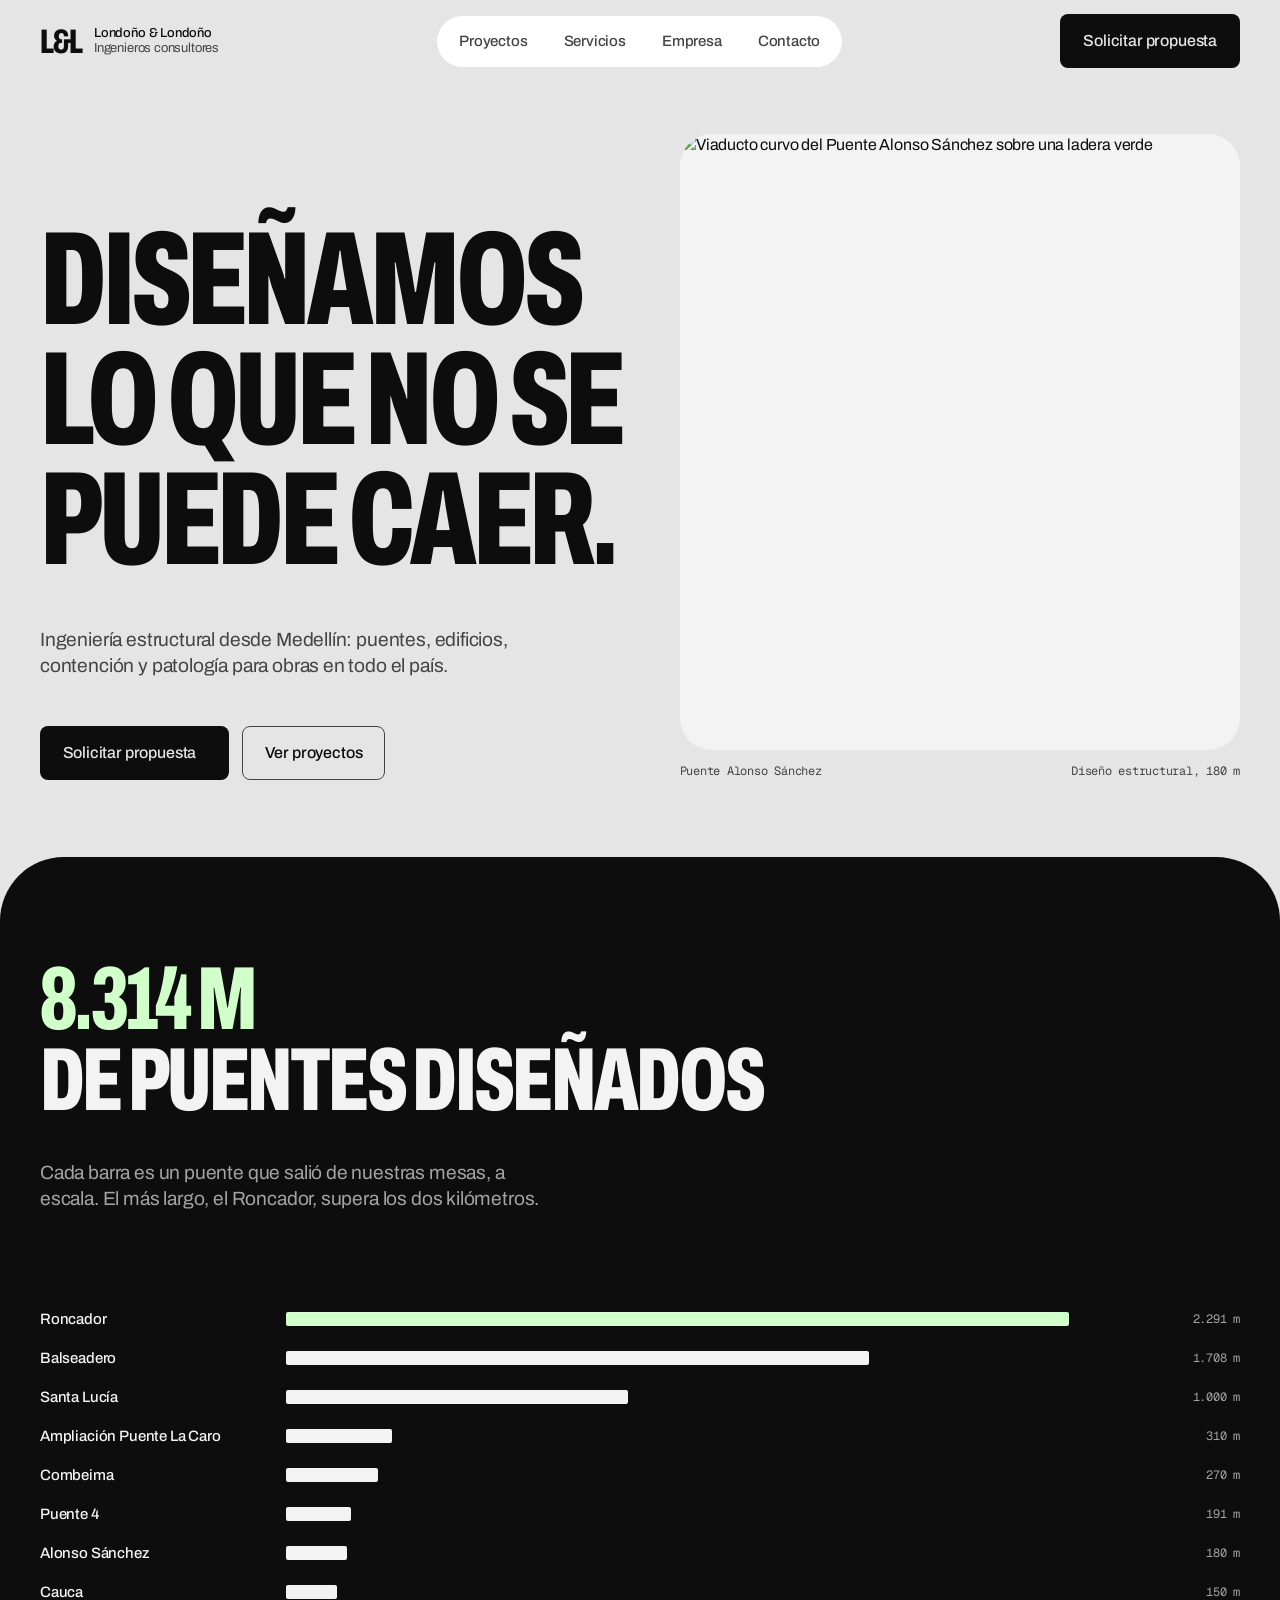
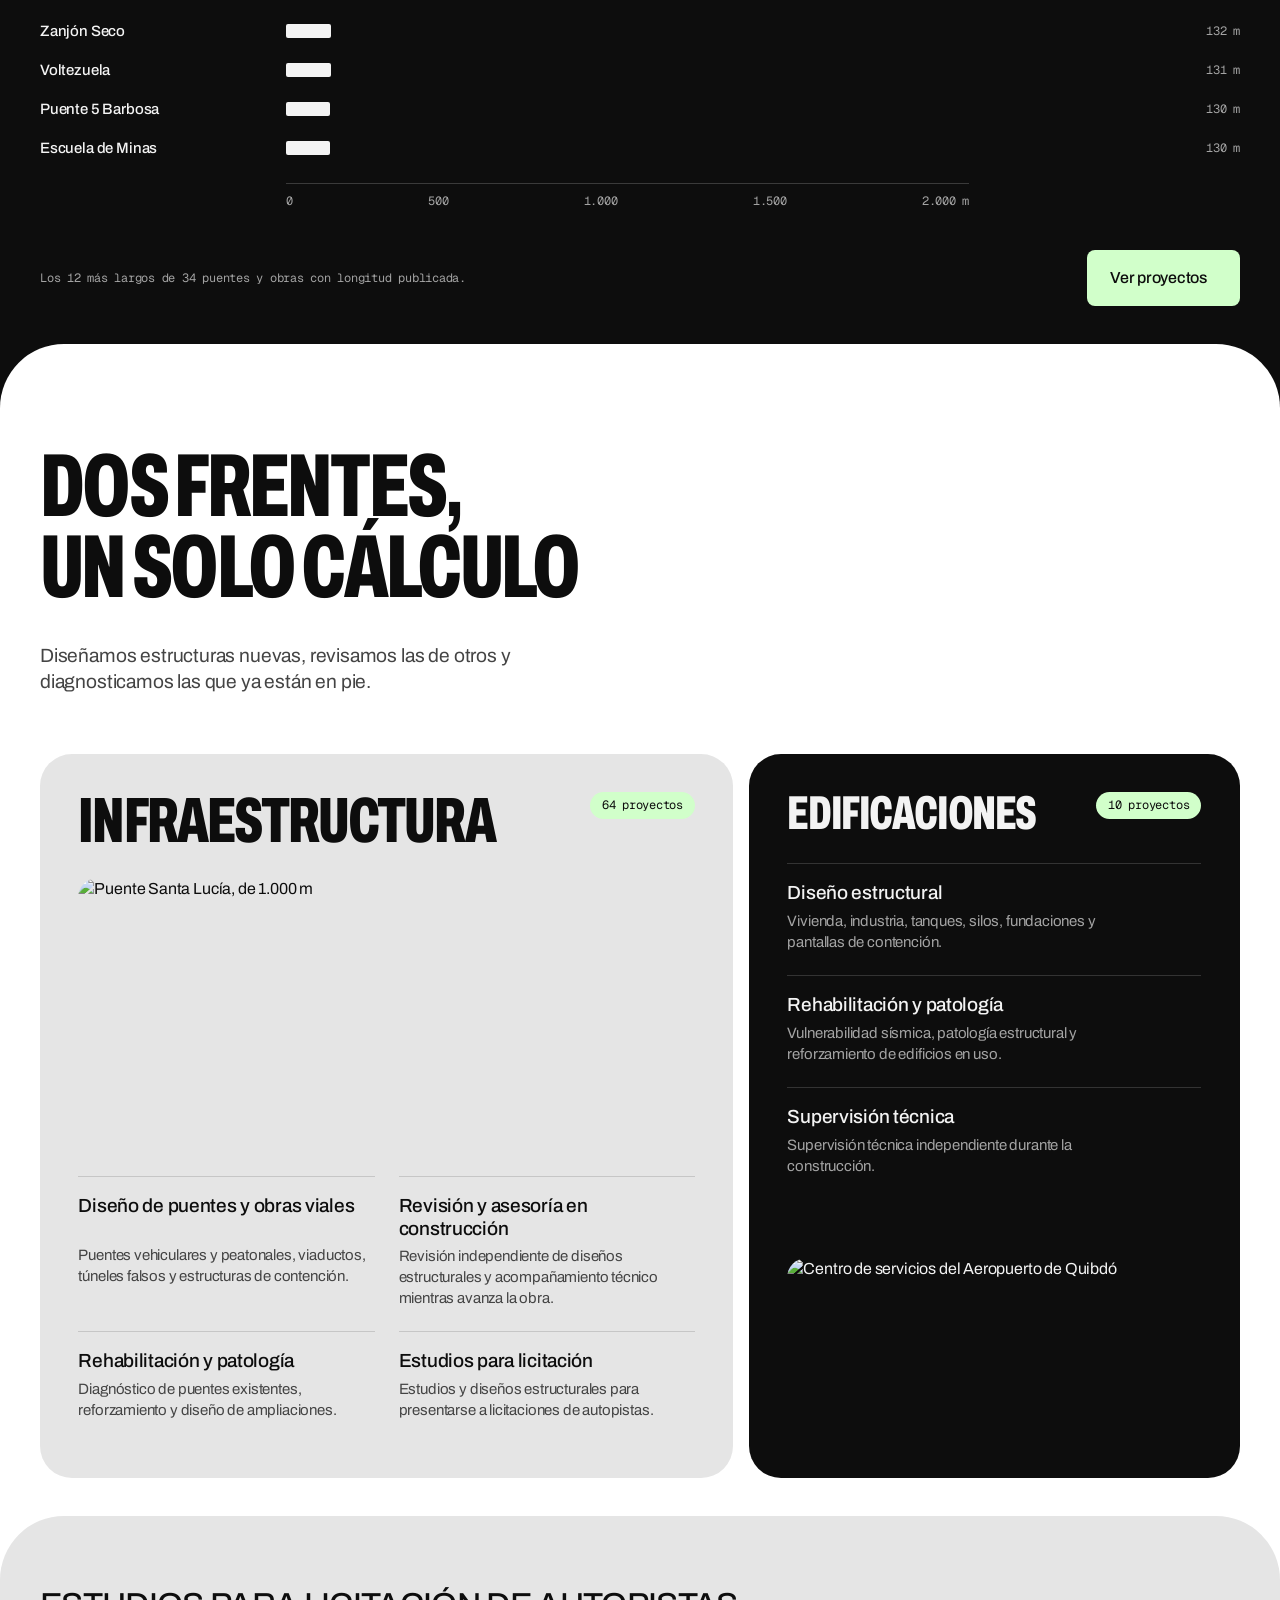
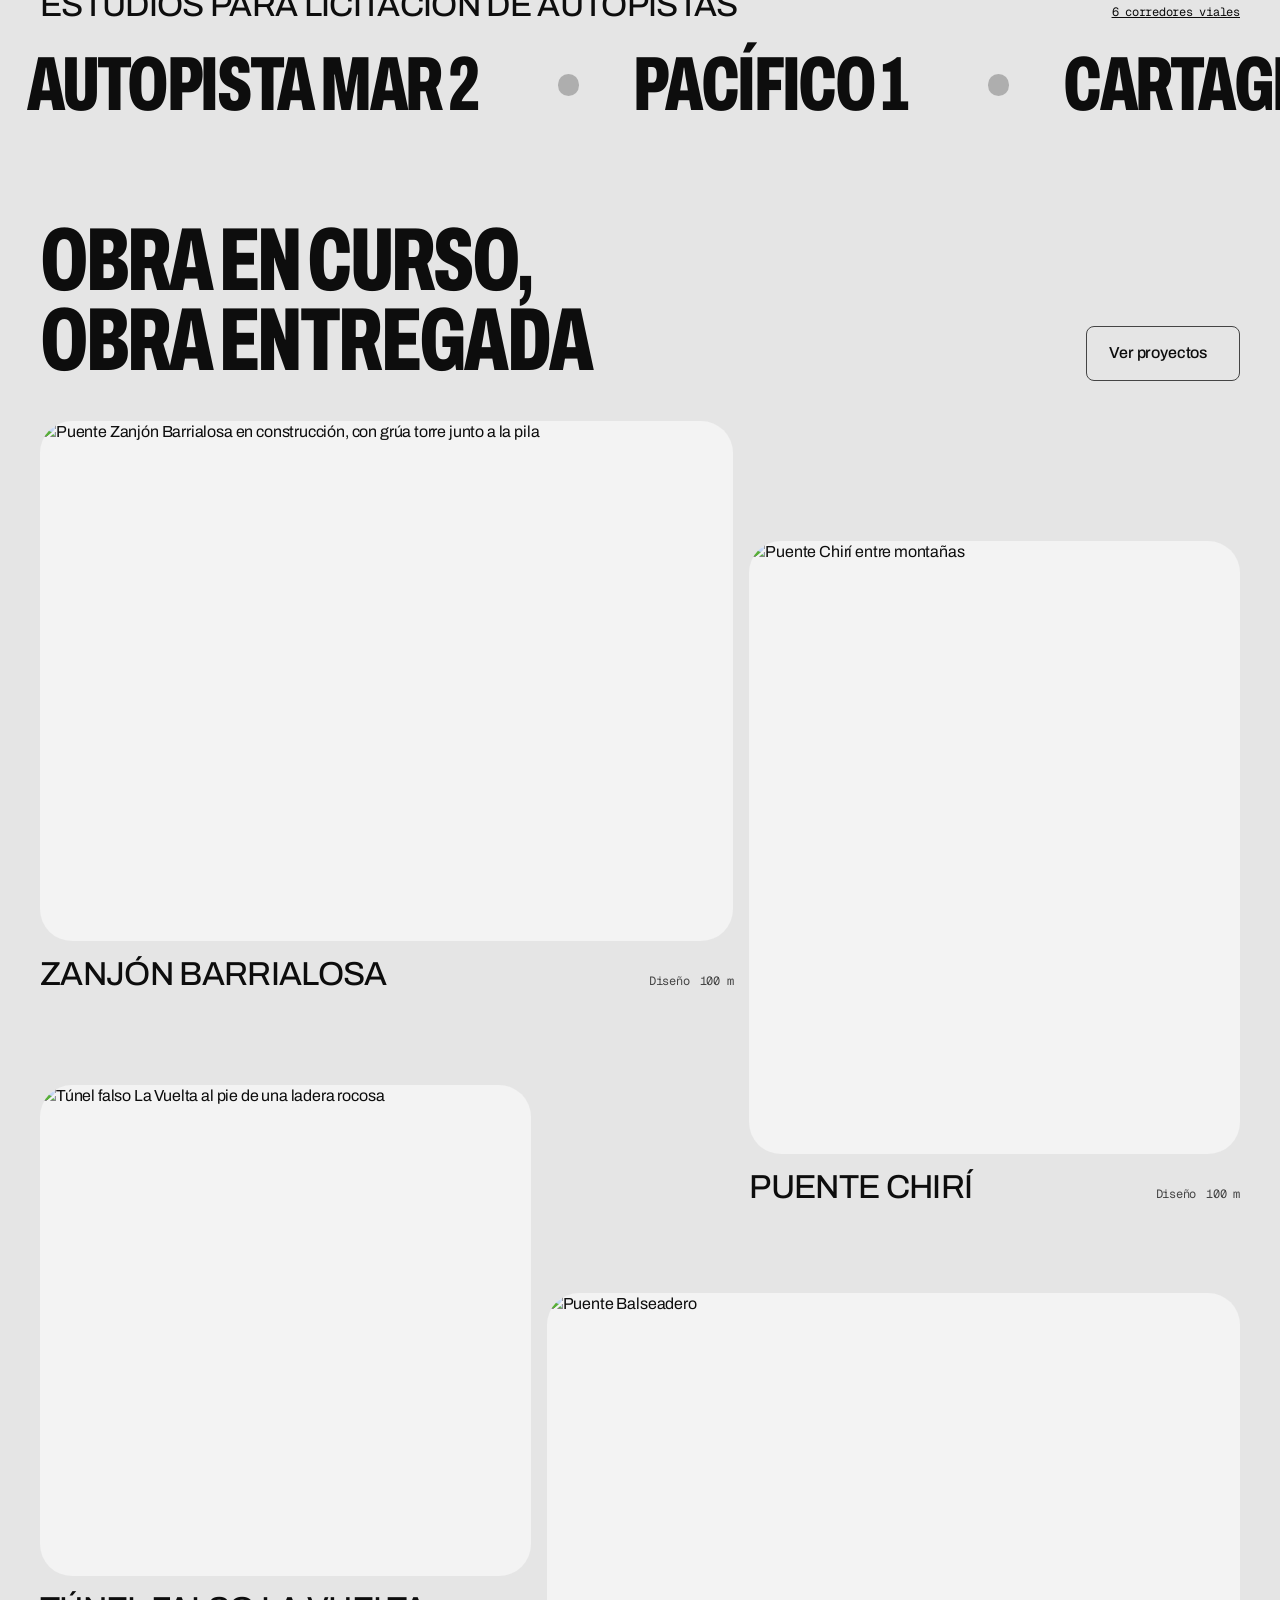
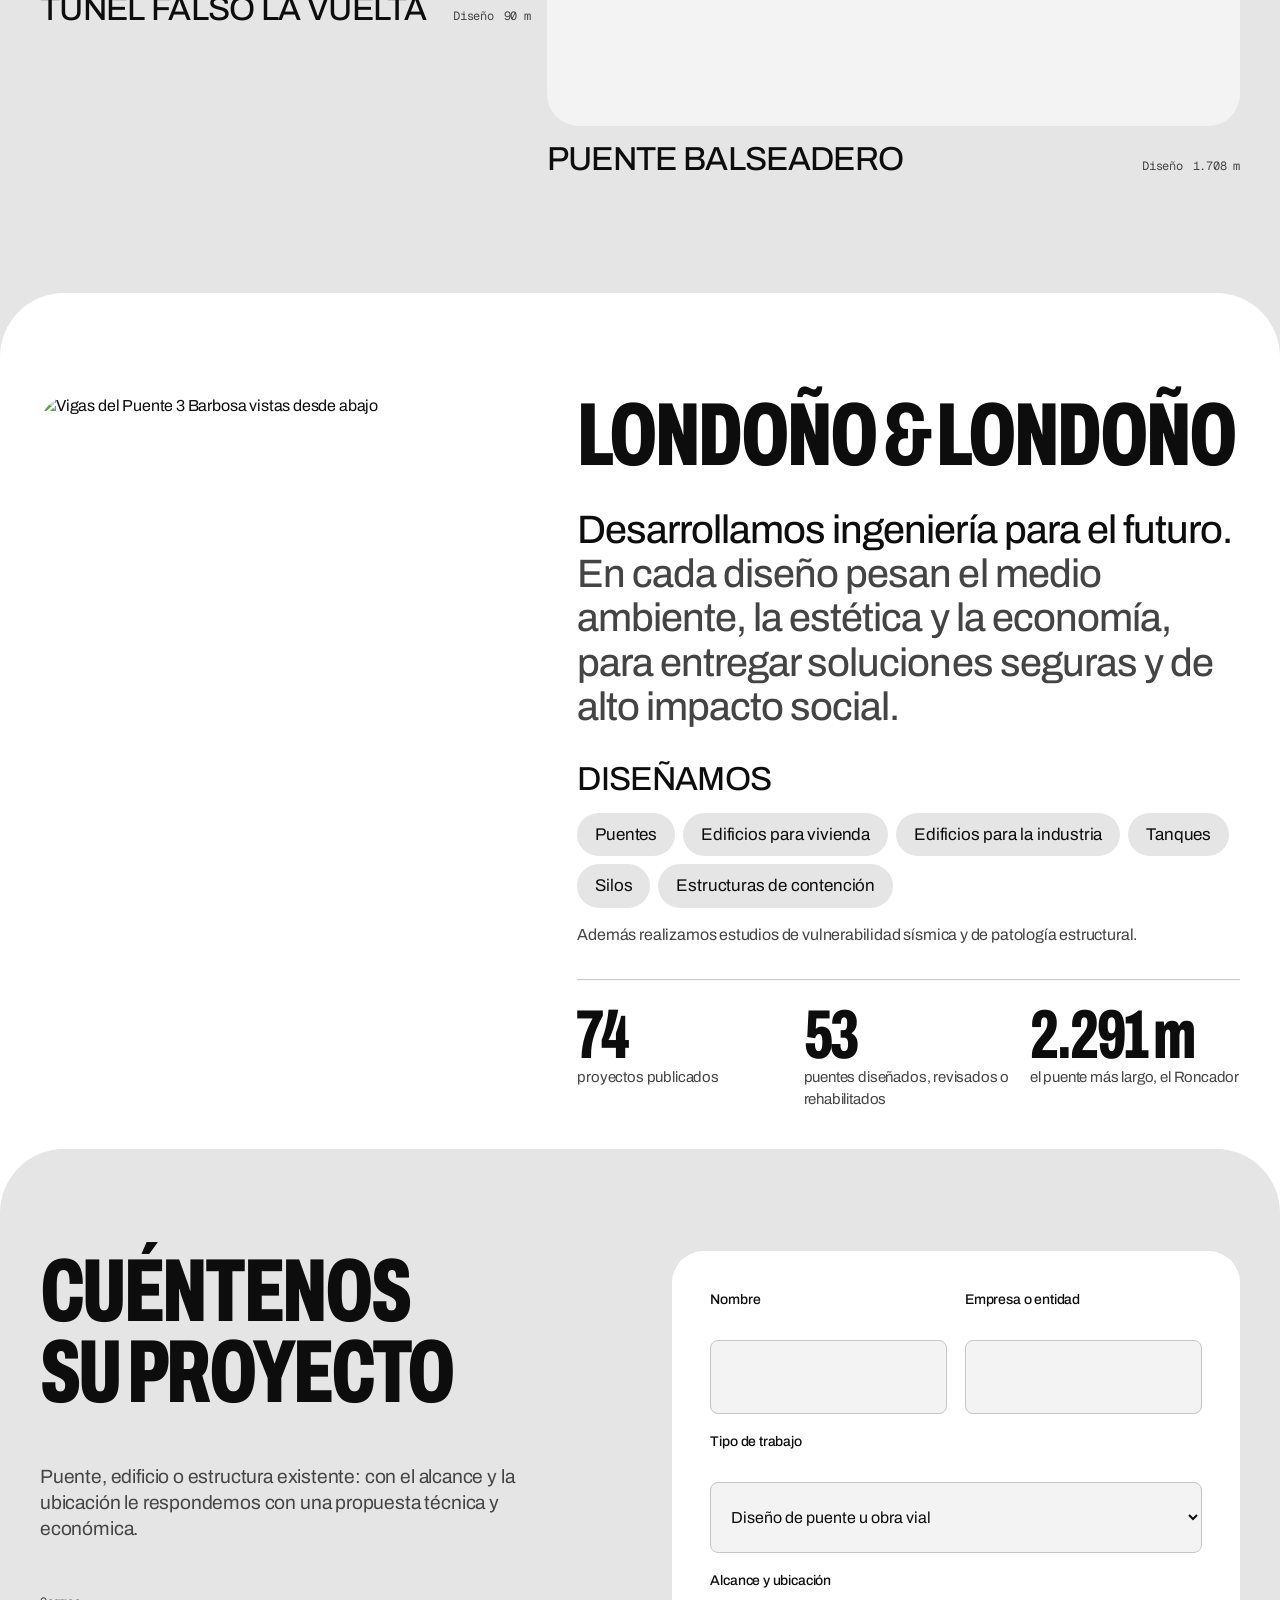
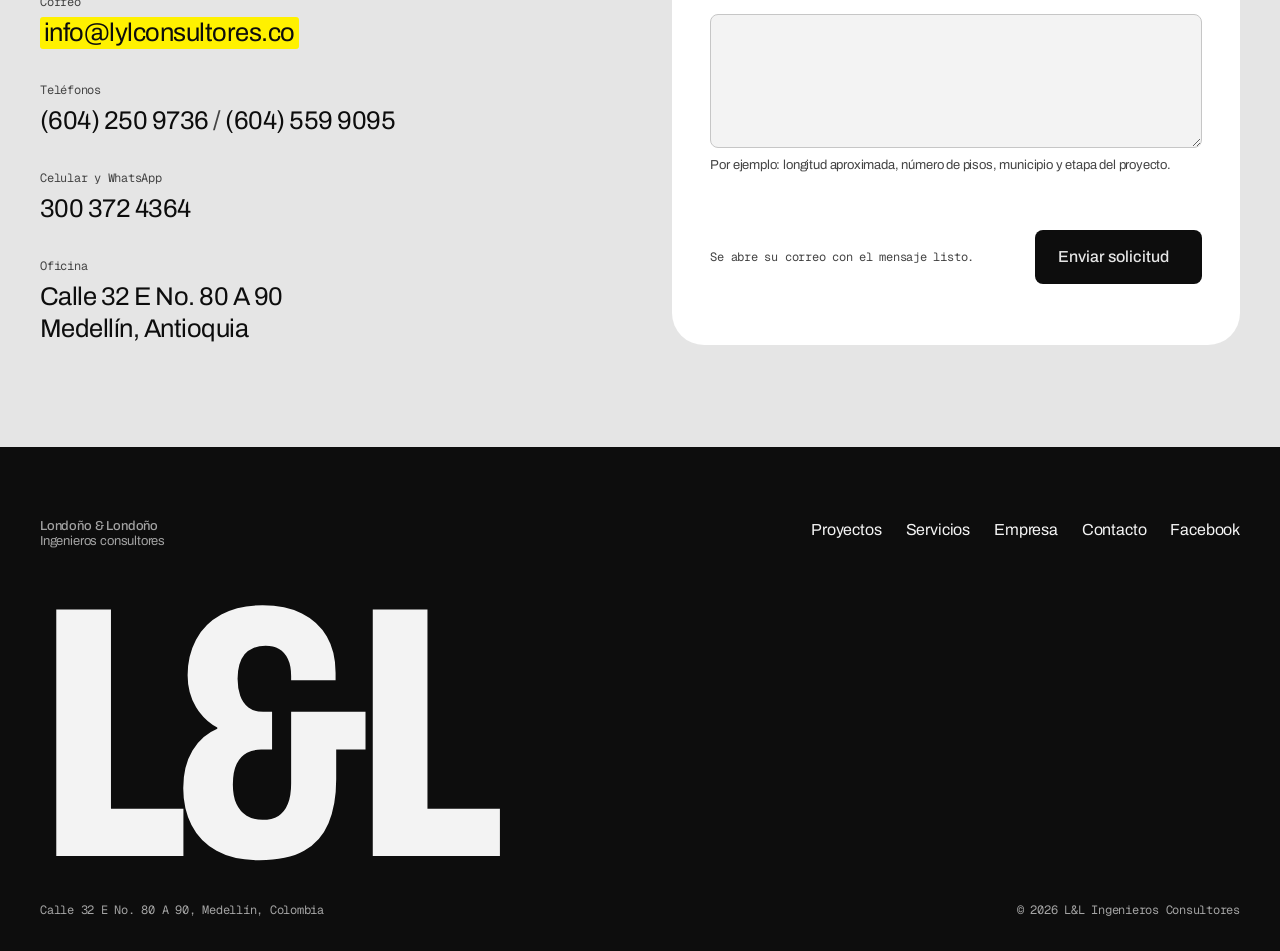
==== index.html @ 13fbabc5 "Propuesta de sitio para L&L Ingenieros Consultores Portada con la regla de puentes a escala, servici" ====
<!doctype html>
<html lang="es-CO">
<head>
  <meta charset="utf-8">
  <meta name="viewport" content="width=device-width, initial-scale=1">
  <title>L&amp;L Ingenieros Consultores | Ingeniería estructural en Medellín</title>
  <meta name="description" content="Londoño &amp; Londoño, ingenieros consultores en Medellín. Diseño estructural de puentes y edificaciones, revisión de diseños, asesoría en construcción, rehabilitación y patología.">
  <meta name="theme-color" content="#e5e5e5">
  <link rel="icon" href="favicon.svg" type="image/svg+xml">
  <meta property="og:title" content="L&amp;L Ingenieros Consultores">
  <meta property="og:description" content="Diseño estructural de puentes y edificaciones desde Medellín.">
  <meta property="og:image" content="https://www.lylconsultores.co/images/6.AlonsoSanchez.JPG">
  <link rel="preconnect" href="https://fonts.googleapis.com">
  <link rel="preconnect" href="https://fonts.gstatic.com" crossorigin>
  <link href="https://fonts.googleapis.com/css2?family=Archivo:wdth,wght@62..100,400..800&family=Geist+Mono:wght@400&display=swap" rel="stylesheet">
  <link rel="stylesheet" href="https://unpkg.com/@phosphor-icons/web@2.1.1/src/regular/style.css">
  <link rel="preload" as="image" href="https://www.lylconsultores.co/images/6.AlonsoSanchez.JPG">
  <link rel="stylesheet" href="assets/css/estilos.css">
  <script>document.documentElement.classList.add('js')</script>
</head>
<body>

<header class="cabecera">
  <div class="envoltura">
    <a class="marca" href="./" aria-label="L&amp;L Ingenieros Consultores, inicio">
      <span class="marca-sigla">L&amp;L</span>
      <span class="marca-nombre">Londoño &amp; Londoño<span>Ingenieros consultores</span></span>
    </a>
    <nav class="navegacion" id="navegacion" aria-label="Principal">
      <a href="proyectos.html">Proyectos</a>
      <a href="#servicios">Servicios</a>
      <a href="#empresa">Empresa</a>
      <a href="#contacto">Contacto</a>
    </nav>
    <a class="boton boton-lleno" href="#contacto">Solicitar propuesta</a>
    <button class="menu-boton" type="button" aria-expanded="false" aria-controls="navegacion" aria-label="Abrir menú"><i class="ph ph-list"></i></button>
  </div>
</header>

<main>
  <section class="portada">
    <div class="envoltura">
      <div class="portada-texto">
        <h1 class="display entra">Diseñamos lo que no se puede caer.</h1>
        <p class="entrada entra entra-2">Ingeniería estructural desde Medellín: puentes, edificios, contención y patología para obras en todo el país.</p>
        <div class="portada-acciones entra entra-3">
          <a class="boton boton-lleno" href="#contacto">Solicitar propuesta <i class="ph ph-arrow-right"></i></a>
          <a class="boton boton-borde" href="proyectos.html">Ver proyectos</a>
        </div>
      </div>
      <figure class="entra entra-4" style="margin:0">
        <div class="portada-foto">
          <img src="https://www.lylconsultores.co/images/6.AlonsoSanchez.JPG" alt="Viaducto curvo del Puente Alonso Sánchez sobre una ladera verde" width="2033" height="1144" fetchpriority="high">
        </div>
        <figcaption class="portada-pie mono"><span>Puente Alonso Sánchez</span><span>Diseño estructural, 180 m</span></figcaption>
      </figure>
    </div>
  </section>

  <section class="bloque bloque-oscuro sobre-oscuro" aria-labelledby="regla-titulo">
    <div class="envoltura">
      <div class="regla-cabeza">
        <h2 class="titulo-xl" id="regla-titulo"><span class="regla-cifra" data-total-metros>8.314 m</span><br>de puentes diseñados</h2>
        <p class="entrada">Cada barra es un puente que salió de nuestras mesas, a escala. El más largo, el Roncador, supera los dos kilómetros.</p>
      </div>
      <ol class="regla-lista" id="regla" aria-label="Puentes diseñados por longitud"></ol>
      <div class="regla-escala mono" aria-hidden="true">
        <span></span>
        <div class="regla-marcas"><span>0</span><span>500</span><span>1.000</span><span>1.500</span><span>2.000 m</span></div>
        <span></span>
      </div>
      <div class="regla-pie mono">
        <span data-resumen></span>
        <a class="boton boton-lleno" href="proyectos.html#inf-diseno">Ver proyectos <i class="ph ph-arrow-right"></i></a>
      </div>
    </div>
  </section>

  <section class="bloque bloque-claro" id="servicios" aria-labelledby="servicios-titulo">
    <div class="envoltura">
      <div class="servicios-cabeza">
        <h2 class="titulo-xl" id="servicios-titulo">Dos frentes,<br>un solo cálculo</h2>
        <p class="entrada">Diseñamos estructuras nuevas, revisamos las de otros y diagnosticamos las que ya están en pie.</p>
      </div>
      <div class="servicios-rejilla">
        <article class="linea linea-infra revelar">
          <div class="linea-cabeza">
            <h3 class="titulo-l">Infraestructura</h3>
            <span class="etiqueta" data-cuenta-linea="Infraestructura"></span>
          </div>
          <div class="linea-foto"><img src="https://www.lylconsultores.co/images/PuenteSantaLucia/1.PteSantaLucia.jpg" alt="Puente Santa Lucía, de 1.000 m" loading="lazy"></div>
          <div class="linea-servicios">
            <a class="servicio" href="proyectos.html#inf-diseno">
              <h3>Diseño de puentes y obras viales</h3><i class="ph ph-arrow-up-right ir"></i>
              <p>Puentes vehiculares y peatonales, viaductos, túneles falsos y estructuras de contención.</p>
            </a>
            <a class="servicio" href="proyectos.html#inf-revision">
              <h3>Revisión y asesoría en construcción</h3><i class="ph ph-arrow-up-right ir"></i>
              <p>Revisión independiente de diseños estructurales y acompañamiento técnico mientras avanza la obra.</p>
            </a>
            <a class="servicio" href="proyectos.html#inf-rehab">
              <h3>Rehabilitación y patología</h3><i class="ph ph-arrow-up-right ir"></i>
              <p>Diagnóstico de puentes existentes, reforzamiento y diseño de ampliaciones.</p>
            </a>
            <a class="servicio" href="proyectos.html#inf-preliminar">
              <h3>Estudios para licitación</h3><i class="ph ph-arrow-up-right ir"></i>
              <p>Estudios y diseños estructurales para presentarse a licitaciones de autopistas.</p>
            </a>
          </div>
        </article>
        <article class="linea linea-edif revelar">
          <div class="linea-cabeza">
            <h3 class="titulo-l">Edificaciones</h3>
            <span class="etiqueta" data-cuenta-linea="Edificaciones"></span>
          </div>
          <div class="linea-servicios">
            <a class="servicio" href="proyectos.html#edi-diseno">
              <h3>Diseño estructural</h3><i class="ph ph-arrow-up-right ir"></i>
              <p>Vivienda, industria, tanques, silos, fundaciones y pantallas de contención.</p>
            </a>
            <a class="servicio" href="proyectos.html#edi-rehab">
              <h3>Rehabilitación y patología</h3><i class="ph ph-arrow-up-right ir"></i>
              <p>Vulnerabilidad sísmica, patología estructural y reforzamiento de edificios en uso.</p>
            </a>
            <a class="servicio" href="proyectos.html#edi-supervision">
              <h3>Supervisión técnica</h3><i class="ph ph-arrow-up-right ir"></i>
              <p>Supervisión técnica independiente durante la construcción.</p>
            </a>
          </div>
          <div class="linea-foto" style="margin-top:auto"><img src="https://www.lylconsultores.co/images/Quibdo/1.CentroDeServiciosAeropuertoQuibdo.jpg" alt="Centro de servicios del Aeropuerto de Quibdó" loading="lazy"></div>
        </article>
      </div>
    </div>
  </section>

  <section class="bloque bloque-lienzo licitaciones" aria-labelledby="licitaciones-titulo">
    <div class="envoltura">
      <h2 class="titulo-m" id="licitaciones-titulo">Estudios para licitación de autopistas</h2>
      <a class="mono" href="proyectos.html#inf-preliminar">6 corredores viales</a>
    </div>
    <div class="cinta">
      <ul>
        <li>Autopista Mar 2</li><li>Pacífico 1</li><li>Cartagena - Barranquilla - Malambo</li><li>Honda - Puerto Salgar</li><li>Magdalena 2 - Pacífico 2</li><li>Villavicencio - Yopal</li>
      </ul>
      <ul aria-hidden="true">
        <li>Autopista Mar 2</li><li>Pacífico 1</li><li>Cartagena - Barranquilla - Malambo</li><li>Honda - Puerto Salgar</li><li>Magdalena 2 - Pacífico 2</li><li>Villavicencio - Yopal</li>
      </ul>
    </div>
  </section>

  <section class="bloque-lienzo" aria-labelledby="destacados-titulo" style="padding-block: 24px clamp(64px, 9vw, 120px)">
    <div class="envoltura">
      <div class="destacados-cabeza">
        <h2 class="titulo-xl" id="destacados-titulo">Obra en curso,<br>obra entregada</h2>
        <a class="boton boton-borde" href="proyectos.html">Ver proyectos <i class="ph ph-arrow-right"></i></a>
      </div>
      <div class="destacados">
        <a class="obra d1 revelar" href="proyectos.html#p-puente-zanjon-barrialosa">
          <div class="obra-foto"><img src="https://www.lylconsultores.co/images/2.ZanjnBarrialosa1.JPG" alt="Puente Zanjón Barrialosa en construcción, con grúa torre junto a la pila" loading="lazy"></div>
          <div class="obra-datos"><h3 class="titulo-m">Zanjón Barrialosa</h3><span class="obra-meta mono"><span>Diseño</span><span>100 m</span></span></div>
        </a>
        <a class="obra d2 revelar" href="proyectos.html#p-puente-chiri">
          <div class="obra-foto"><img src="https://www.lylconsultores.co/images/1.Chiri1.JPG" alt="Puente Chirí entre montañas" loading="lazy"></div>
          <div class="obra-datos"><h3 class="titulo-m">Puente Chirí</h3><span class="obra-meta mono"><span>Diseño</span><span>100 m</span></span></div>
        </a>
        <a class="obra d3 revelar" href="proyectos.html#p-tunel-falso-la-vuelta">
          <div class="obra-foto"><img src="https://www.lylconsultores.co/images/3.TunelFalsoLaVuelta1.JPG" alt="Túnel falso La Vuelta al pie de una ladera rocosa" loading="lazy"></div>
          <div class="obra-datos"><h3 class="titulo-m">Túnel falso La Vuelta</h3><span class="obra-meta mono"><span>Diseño</span><span>90 m</span></span></div>
        </a>
        <a class="obra d4 revelar" href="proyectos.html#p-puente-balseadero">
          <div class="obra-foto"><img src="https://www.lylconsultores.co/images/puente_balseadero_2.jpg" alt="Puente Balseadero" loading="lazy"></div>
          <div class="obra-datos"><h3 class="titulo-m">Puente Balseadero</h3><span class="obra-meta mono"><span>Diseño</span><span>1.708 m</span></span></div>
        </a>
      </div>
    </div>
  </section>

  <section class="bloque bloque-claro empresa" id="empresa" aria-labelledby="empresa-titulo">
    <div class="envoltura">
      <div class="empresa-foto revelar"><img src="https://www.lylconsultores.co/images/puente_3.jpg" alt="Vigas del Puente 3 Barbosa vistas desde abajo" loading="lazy"></div>
      <div class="empresa-texto">
        <h2 class="titulo-xl" id="empresa-titulo">Londoño &amp; Londoño</h2>
        <p class="manifiesto">Desarrollamos ingeniería para el futuro. <span class="apagado">En cada diseño pesan el medio ambiente, la estética y la economía, para entregar soluciones seguras y de alto impacto social.</span></p>
        <div class="disenamos">
          <h3 class="titulo-m">Diseñamos</h3>
          <ul>
            <li>Puentes</li><li>Edificios para vivienda</li><li>Edificios para la industria</li><li>Tanques</li><li>Silos</li><li>Estructuras de contención</li>
          </ul>
          <p class="texto-2" style="margin:0">Además realizamos estudios de vulnerabilidad sísmica y de patología estructural.</p>
        </div>
        <div class="cifras">
          <div class="cifra"><strong data-cifra="proyectos">74</strong><span>proyectos publicados</span></div>
          <div class="cifra"><strong data-cifra="puentes">60</strong><span>puentes diseñados, revisados o rehabilitados</span></div>
          <div class="cifra"><strong>2.291 m</strong><span>el puente más largo, el Roncador</span></div>
        </div>
      </div>
    </div>
  </section>

  <section class="bloque bloque-lienzo contacto" id="contacto" aria-labelledby="contacto-titulo">
    <div class="envoltura">
      <div class="contacto-datos">
        <h2 class="titulo-xl" id="contacto-titulo">Cuéntenos<br>su proyecto</h2>
        <p class="entrada">Puente, edificio o estructura existente: con el alcance y la ubicación le respondemos con una propuesta técnica y económica.</p>
        <div class="dato"><span class="mono">Correo</span><a class="resaltado" href="mailto:info@lylconsultores.co">info@lylconsultores.co</a></div>
        <div class="dato"><span class="mono">Teléfonos</span><p><a href="tel:+576042509736">(604) 250 9736</a> <span class="texto-2">/</span> <a href="tel:+576045599095">(604) 559 9095</a></p></div>
        <div class="dato"><span class="mono">Celular y WhatsApp</span><a href="https://wa.me/573003724364">300 372 4364</a></div>
        <div class="dato"><span class="mono">Oficina</span><a href="https://www.google.com/maps/search/?api=1&amp;query=Calle+32E+%2380A-90+Medell%C3%ADn" target="_blank" rel="noopener">Calle 32 E No. 80 A 90<br>Medellín, Antioquia</a></div>
      </div>
      <form class="formulario" id="formulario" novalidate>
        <div class="dos">
          <div class="campo">
            <label for="f-nombre">Nombre</label>
            <input id="f-nombre" name="nombre" autocomplete="name" required>
            <span class="error">Escriba su nombre.</span>
          </div>
          <div class="campo">
            <label for="f-empresa">Empresa o entidad</label>
            <input id="f-empresa" name="empresa" autocomplete="organization">
          </div>
        </div>
        <div class="campo">
          <label for="f-tipo">Tipo de trabajo</label>
          <select id="f-tipo" name="tipo">
            <option>Diseño de puente u obra vial</option>
            <option>Revisión de diseños o asesoría en construcción</option>
            <option>Rehabilitación y patología</option>
            <option>Estudios para licitación</option>
            <option>Diseño estructural de edificación</option>
            <option>Supervisión técnica</option>
            <option>Otro</option>
          </select>
        </div>
        <div class="campo">
          <label for="f-mensaje">Alcance y ubicación</label>
          <textarea id="f-mensaje" name="mensaje" required aria-describedby="f-mensaje-ayuda"></textarea>
          <span class="ayuda" id="f-mensaje-ayuda">Por ejemplo: longitud aproximada, número de pisos, municipio y etapa del proyecto.</span>
          <span class="error">Cuéntenos brevemente el proyecto.</span>
        </div>
        <div class="formulario-pie">
          <span class="mono texto-2">Se abre su correo con el mensaje listo.</span>
          <button class="boton boton-lleno" type="submit">Enviar solicitud <i class="ph ph-arrow-right"></i></button>
        </div>
      </form>
    </div>
  </section>
</main>

<footer class="pie">
  <div class="envoltura">
    <div class="pie-fila">
      <span class="marca-nombre">Londoño &amp; Londoño<span>Ingenieros consultores</span></span>
      <nav class="pie-enlaces" aria-label="Pie de página">
        <a href="proyectos.html">Proyectos</a><a href="#servicios">Servicios</a><a href="#empresa">Empresa</a><a href="#contacto">Contacto</a>
        <a href="https://www.facebook.com/LLIngenierosConsultores" target="_blank" rel="noopener">Facebook</a>
      </nav>
    </div>
    <div class="pie-sigla display" aria-hidden="true">L&amp;L</div>
    <div class="pie-fila mono">
      <span>Calle 32 E No. 80 A 90, Medellín, Colombia</span>
      <span>© <span data-anio>2026</span> L&amp;L Ingenieros Consultores</span>
    </div>
  </div>
</footer>

<script src="assets/js/proyectos.js"></script>
<script src="assets/js/sitio.js"></script>
</body>
</html>
---- assets/css/estilos.css ----
/* L&L Ingenieros Consultores
   Sistema: editorial-brutalista sobre lienzo gris (referencia: Refero, "AI for Business").
   Regla de formas: botones 8px, tarjetas 32px, bloques de sección 64px arriba, etiquetas en píldora. */

:root {
  --lienzo: #e5e5e5;
  --niebla: #f3f3f3;
  --papel: #ffffff;
  --carbon: #0d0d0d;
  --grafito: #2f2f2f;
  --pizarra: #444444;
  --humo: #6f6f6f;
  --ceniza: #c6c6c6;
  --menta: #d1ffca;
  --voltaje: #fff100;

  --texto: var(--carbon);
  --texto-2: var(--pizarra);
  --superficie: var(--papel);
  --invertido: var(--carbon);
  --sobre-invertido: #f3f3f3;
  --sobre-invertido-2: #a3a3a3;

  --f-cond: 'Archivo', 'Arial Narrow', sans-serif;
  --f-base: 'Archivo', ui-sans-serif, system-ui, sans-serif;
  --f-mono: 'Geist Mono', ui-monospace, SFMono-Regular, Consolas, monospace;

  --r-boton: 8px;
  --r-tarjeta: 32px;
  --r-bloque: 64px;

  --ancho: 1240px;
  --gutter: clamp(16px, 4vw, 40px);
  --curva: cubic-bezier(.16, 1, .3, 1);

  color-scheme: light;
}

@media (prefers-color-scheme: dark) {
  :root:not([data-theme="light"]) {
    --lienzo: #121212;
    --niebla: #1b1b1b;
    --superficie: #1e1e1e;
    --texto: #ededed;
    --texto-2: #b4b4b4;
    --ceniza: #3a3a3a;
    --invertido: #070707;
    --carbon: #ededed;
    color-scheme: dark;
  }
}
:root[data-theme="dark"] {
  --lienzo: #121212;
  --niebla: #1b1b1b;
  --superficie: #1e1e1e;
  --texto: #ededed;
  --texto-2: #b4b4b4;
  --ceniza: #3a3a3a;
  --invertido: #070707;
  --carbon: #ededed;
  color-scheme: dark;
}

*, *::before, *::after { box-sizing: border-box; }
html { -webkit-text-size-adjust: 100%; scroll-behavior: smooth; }
body {
  margin: 0;
  background: var(--lienzo);
  color: var(--texto);
  font-family: var(--f-base);
  font-size: 16px;
  line-height: 1.4;
  font-weight: 400;
  letter-spacing: -0.011em;
  font-stretch: 100%;
  -webkit-font-smoothing: antialiased;
  overflow-x: hidden;
}
img { display: block; max-width: 100%; }
a { color: inherit; }
button, input, select, textarea { font: inherit; color: inherit; }
:focus-visible { outline: 2px solid var(--texto); outline-offset: 3px; border-radius: 4px; }

.envoltura { width: min(var(--ancho), 100% - 2 * var(--gutter)); margin-inline: auto; }

/* ---------- Tipografía ---------- */
.display, .titulo-xl, .titulo-l {
  font-family: var(--f-cond);
  font-stretch: 62%; font-variation-settings: 'wdth' 62;
  font-weight: 800;
  text-transform: uppercase;
  line-height: .9;
  letter-spacing: -0.03em;
  margin: 0;
}
.display   { font-size: clamp(56px, 10.4vw, 138px); }
.titulo-xl { font-size: clamp(48px, 7vw, 96px); }
.titulo-l  { font-size: clamp(40px, 4.6vw, 64px); }
.titulo-m {
  font-size: clamp(24px, 2.6vw, 36px);
  font-weight: 450;
  text-transform: uppercase;
  line-height: 1.05;
  letter-spacing: -0.02em;
  margin: 0;
}
.mono {
  font-family: var(--f-mono);
  font-size: 12px;
  line-height: 1.5;
  letter-spacing: -0.02em;
}
.texto-2 { color: var(--texto-2); }
.entrada { font-size: clamp(17px, 1.5vw, 20px); line-height: 1.35; max-width: 46ch; color: var(--texto-2); }

/* ---------- Botones y etiquetas ---------- */
.boton {
  display: inline-flex; align-items: center; gap: 10px;
  padding: 15px 22px;
  border-radius: var(--r-boton);
  font-weight: 500; font-size: 16px; text-decoration: none; white-space: nowrap;
  border: 1.5px solid transparent; cursor: pointer;
  transition: transform .4s var(--curva), background-color .25s, color .25s;
}
.boton:active { transform: translateY(1px) scale(.98); }
.boton i { font-size: 18px; transition: transform .4s var(--curva); }
.boton:hover i { transform: translateX(3px); }
.boton-lleno { background: var(--texto); color: var(--lienzo); }
.boton-lleno:hover { background: var(--grafito); color: #fff; }
.boton-borde { border-color: var(--texto-2); color: var(--texto); background: transparent; }
.boton-borde:hover { background: var(--texto); color: var(--lienzo); border-color: var(--texto); }
.sobre-oscuro .boton-lleno { background: var(--menta); color: #0d0d0d; }
.sobre-oscuro .boton-lleno:hover { background: #fff; }

.etiqueta {
  display: inline-flex; align-items: center;
  padding: 6px 12px; border-radius: 999px;
  background: var(--menta); color: #0d0d0d;
  font-family: var(--f-mono); font-size: 12px; letter-spacing: -0.02em; line-height: 1.2;
  white-space: nowrap;
}
.etiqueta-neutra { background: var(--niebla); color: var(--texto); }
.resaltado { background: var(--voltaje); color: #0d0d0d; padding: 0 4px; border-radius: 3px; text-decoration: none; }

/* ---------- Cabecera ---------- */
.cabecera {
  position: sticky; top: 0; z-index: 20;
  padding-block: 14px;
  background: color-mix(in srgb, var(--lienzo) 88%, transparent);
  backdrop-filter: blur(10px); -webkit-backdrop-filter: blur(10px);
}
.cabecera .envoltura { display: flex; align-items: center; justify-content: space-between; gap: 16px; }
.marca { display: flex; align-items: center; gap: 12px; text-decoration: none; }
.marca-sigla {
  font-family: var(--f-cond); font-stretch: 62%; font-variation-settings: 'wdth' 62; font-weight: 800;
  font-size: 34px; line-height: .8; letter-spacing: -0.04em;
}
.marca-nombre { font-size: 13px; line-height: 1.15; font-weight: 500; }
.marca-nombre span { display: block; color: var(--texto-2); font-weight: 400; }
.navegacion {
  display: flex; gap: 4px; padding: 6px;
  background: var(--superficie); border-radius: 48px;
}
.navegacion a {
  padding: 9px 16px; border-radius: 48px;
  text-decoration: none; font-size: 15px; font-weight: 500; color: var(--texto-2);
  transition: background-color .2s, color .2s;
}
.navegacion a:hover, .navegacion a[aria-current="page"] { background: var(--niebla); color: var(--texto); }
.menu-boton { display: none; }

@media (max-width: 900px) {
  .navegacion { display: none; }
  .cabecera .boton-lleno { display: none; }
  .menu-boton {
    display: inline-flex; align-items: center; justify-content: center;
    width: 46px; height: 46px; border-radius: 48px; border: 0;
    background: var(--superficie); font-size: 22px; cursor: pointer;
  }
  .cabecera.abierta .navegacion {
    display: flex; flex-direction: column; position: absolute; left: var(--gutter); right: var(--gutter); top: 70px;
    border-radius: var(--r-tarjeta); padding: 10px;
  }
  .cabecera.abierta .navegacion a { padding: 14px 18px; font-size: 18px; }
}

/* ---------- Portada ---------- */
.portada { padding-block: clamp(24px, 4vw, 56px) clamp(48px, 6vw, 80px); }
.portada .envoltura {
  display: grid; grid-template-columns: 1.05fr 1fr; gap: clamp(24px, 4vw, 56px); align-items: end;
}
.portada-texto { display: flex; flex-direction: column; gap: 28px; }
.portada-acciones { display: flex; flex-wrap: wrap; gap: 12px; }
.portada-foto {
  position: relative; border-radius: var(--r-tarjeta); overflow: hidden;
  aspect-ratio: 4 / 4.4; background: var(--niebla);
}
.portada-foto img { width: 100%; height: 100%; object-fit: cover; object-position: 38% center; }
.portada-pie { margin-top: 12px; display: flex; justify-content: space-between; gap: 12px; color: var(--texto-2); }

@media (max-width: 860px) {
  .portada .envoltura { grid-template-columns: 1fr; }
  .portada-foto { aspect-ratio: 4 / 3; }
}

/* ---------- Bloque con arco superior ---------- */
.bloque {
  border-radius: var(--r-bloque) var(--r-bloque) 0 0;
  padding-block: clamp(56px, 8vw, 104px);
}
.bloque + .bloque { margin-top: calc(-1 * var(--r-bloque)); }
.bloque-oscuro { background: var(--invertido); color: var(--sobre-invertido); }
.bloque-claro { background: var(--superficie); }
.bloque-lienzo { background: var(--lienzo); }
@media (max-width: 640px) { :root { --r-bloque: 36px; --r-tarjeta: 24px; } }

/* ---------- La regla ---------- */
.regla-cabeza { display: grid; gap: 20px; margin-bottom: clamp(40px, 6vw, 72px); }
.regla-cabeza .entrada { color: var(--sobre-invertido-2); }
.regla-cifra { color: var(--menta); }
.regla-lista { list-style: none; margin: 0; padding: 0; display: grid; gap: 6px; }
.regla-fila {
  display: grid; grid-template-columns: minmax(150px, 230px) 1fr 84px; align-items: center; gap: 16px;
  padding-block: 6px;
}
.regla-nombre { font-size: 15px; font-weight: 500; overflow: hidden; text-overflow: ellipsis; white-space: nowrap; }
.regla-pista { height: 14px; position: relative; }
.regla-barra {
  position: absolute; inset: 0 auto 0 0; border-radius: 2px;
  background: var(--sobre-invertido);
  transform-origin: left center;
  transition: transform 1.2s var(--curva);
}
.regla-fila:first-child .regla-barra { background: var(--menta); }
.regla-metros { text-align: right; color: var(--sobre-invertido-2); }
.regla-escala {
  display: grid; grid-template-columns: minmax(150px, 230px) 1fr 84px; gap: 16px;
  margin-top: 18px; color: var(--sobre-invertido-2);
}
.regla-marcas { display: flex; justify-content: space-between; border-top: 1px solid #3a3a3a; padding-top: 8px; }
.regla-pie { margin-top: 40px; display: flex; flex-wrap: wrap; gap: 12px 32px; align-items: center; justify-content: space-between; color: var(--sobre-invertido-2); }
.regla-pie a { color: var(--sobre-invertido); }
.regla-pie .boton { font-family: var(--f-base); color: #0d0d0d; }
.js .regla-lista:not(.visible) .regla-barra { transform: scaleX(0) !important; }

@media (max-width: 640px) {
  .regla-fila, .regla-escala { grid-template-columns: 1fr 64px; gap: 4px 12px; }
  .regla-nombre { grid-column: 1 / -1; }
  .regla-escala > :first-child, .regla-escala > :last-child { display: none; }
  .regla-escala { grid-template-columns: 1fr; }
}

/* ---------- Servicios ---------- */
.servicios-cabeza { display: grid; gap: 16px; margin-bottom: 40px; }
.servicios-rejilla { display: grid; grid-template-columns: repeat(12, 1fr); gap: 16px; }
.linea {
  border-radius: var(--r-tarjeta); padding: clamp(24px, 3vw, 40px);
  display: flex; flex-direction: column; gap: 28px;
}
.linea-infra { grid-column: span 7; background: var(--lienzo); }
.linea-edif { grid-column: span 5; background: var(--invertido); color: var(--sobre-invertido); }
.linea-edif .texto-2, .linea-edif .servicio p { color: var(--sobre-invertido-2); }
.linea-cabeza { display: flex; flex-wrap: wrap; justify-content: space-between; align-items: flex-start; gap: 12px 16px; }
.linea-foto { border-radius: 20px; overflow: hidden; aspect-ratio: 16 / 7; }
.linea-foto img { width: 100%; height: 100%; object-fit: cover; }
.linea-servicios { display: grid; gap: 4px; }
.linea-infra .linea-servicios { grid-template-columns: 1fr 1fr; gap: 4px 24px; }
.servicio {
  display: grid; grid-template-columns: 1fr auto; gap: 6px 12px; align-items: start;
  padding: 18px 0; text-decoration: none; border-top: 1px solid var(--ceniza);
}
.linea-edif .servicio { border-top-color: #333; }
.servicio h3 { margin: 0; font-size: 19px; font-weight: 500; line-height: 1.2; letter-spacing: -0.015em; }
.servicio p { margin: 0; grid-column: 1 / -1; font-size: 15px; line-height: 1.4; color: var(--texto-2); max-width: 40ch; }
.servicio .ir { font-size: 18px; transition: transform .4s var(--curva); }
.servicio:hover .ir { transform: translate(3px, -3px); }
.servicio:hover h3 { text-decoration: underline; text-underline-offset: 4px; text-decoration-thickness: 1px; }

@media (max-width: 960px) {
  .linea-infra, .linea-edif { grid-column: 1 / -1; }
}
@media (max-width: 600px) {
  .linea-infra .linea-servicios { grid-template-columns: 1fr; }
}

/* ---------- Marquesina de licitaciones ---------- */
.licitaciones { padding-block: clamp(48px, 6vw, 72px); overflow: hidden; }
.licitaciones .envoltura { display: flex; flex-wrap: wrap; justify-content: space-between; gap: 12px; align-items: baseline; margin-bottom: 24px; }
.cinta { display: flex; width: max-content; animation: cinta 60s linear infinite; }
.cinta:hover { animation-play-state: paused; }
.cinta ul { display: flex; list-style: none; margin: 0; padding: 0; }
.cinta li {
  font-family: var(--f-cond); font-stretch: 62%; font-variation-settings: 'wdth' 62; font-weight: 800;
  font-size: clamp(40px, 6vw, 80px); line-height: 1; text-transform: uppercase; letter-spacing: -0.03em;
  padding-inline: .35em; white-space: nowrap; display: flex; align-items: center; gap: .7em;
}
.cinta li::after { content: ''; width: .28em; height: .28em; border-radius: 50%; background: var(--texto); opacity: .25; margin-left: .35em; }
@keyframes cinta { to { transform: translateX(-50%); } }

/* ---------- Destacados ---------- */
.destacados-cabeza { display: flex; flex-wrap: wrap; align-items: end; justify-content: space-between; gap: 24px; margin-bottom: 40px; }
.destacados { display: grid; grid-template-columns: repeat(12, 1fr); gap: 40px 16px; }
.obra { text-decoration: none; display: flex; flex-direction: column; gap: 16px; cursor: pointer; }
.obra-foto { border-radius: var(--r-tarjeta); overflow: hidden; background: var(--niebla); }
.obra-foto img { width: 100%; height: 100%; object-fit: cover; transition: transform 1.2s var(--curva); }
.obra:hover .obra-foto img { transform: scale(1.035); }
.obra-datos { display: flex; justify-content: space-between; align-items: baseline; gap: 16px; }
.obra-meta { color: var(--texto-2); display: flex; gap: 10px; flex-wrap: wrap; justify-content: flex-end; text-align: right; }
.obra h3 { margin: 0; }
.d1 { grid-column: 1 / span 7; } .d1 .obra-foto { aspect-ratio: 4 / 3; }
.d2 { grid-column: 8 / span 5; margin-top: 120px; } .d2 .obra-foto { aspect-ratio: 4 / 5; }
.d3 { grid-column: 1 / span 5; } .d3 .obra-foto { aspect-ratio: 1 / 1; }
.d3 { margin-top: -160px; }
.d4 { grid-column: 6 / span 7; margin-top: 48px; } .d4 .obra-foto { aspect-ratio: 16 / 10; }
@media (max-width: 860px) {
  .destacados { grid-template-columns: 1fr; }
  .d1, .d2, .d3, .d4 { grid-column: 1 / -1; margin-top: 0; }
  .d2 .obra-foto, .d3 .obra-foto { aspect-ratio: 4 / 3; }
}

/* ---------- Empresa ---------- */
.empresa .envoltura { display: grid; grid-template-columns: 5fr 7fr; gap: clamp(32px, 5vw, 80px); align-items: start; }
.empresa-foto { border-radius: var(--r-tarjeta); overflow: hidden; aspect-ratio: 3 / 4; position: sticky; top: 100px; }
.empresa-foto img { width: 100%; height: 100%; object-fit: cover; object-position: 30% center; }
.empresa-texto { display: grid; gap: 32px; }
.manifiesto {
  font-size: clamp(26px, 3.1vw, 42px); line-height: 1.12; letter-spacing: -0.025em; font-weight: 450; margin: 0;
  text-wrap: pretty;
}
.manifiesto .apagado { color: var(--texto-2); }
.disenamos { display: grid; gap: 16px; }
.disenamos ul { list-style: none; padding: 0; margin: 0; display: flex; flex-wrap: wrap; gap: 8px; }
.disenamos li { font-size: 17px; padding: 10px 18px; border-radius: 999px; background: var(--lienzo); }
.cifras { display: grid; grid-template-columns: repeat(3, 1fr); gap: 16px; border-top: 1px solid var(--ceniza); padding-top: 24px; }
.cifra strong {
  display: block; font-family: var(--f-cond); font-stretch: 62%; font-variation-settings: 'wdth' 62; font-weight: 800;
  font-size: clamp(48px, 5.4vw, 76px); line-height: .9; letter-spacing: -0.03em;
}
.cifra span { color: var(--texto-2); font-size: 15px; }
@media (max-width: 860px) {
  .empresa .envoltura { grid-template-columns: 1fr; }
  .empresa-foto { position: static; aspect-ratio: 4 / 3; }
}
@media (max-width: 480px) { .cifras { grid-template-columns: 1fr 1fr; } }

/* ---------- Contacto ---------- */
.contacto .envoltura { display: grid; grid-template-columns: 1fr 1fr; gap: clamp(32px, 5vw, 80px); }
.contacto-datos { display: grid; gap: 32px; align-content: start; }
.dato { display: grid; gap: 6px; justify-items: start; }
.dato .mono { color: var(--texto-2); }
.dato a, .dato p { font-size: clamp(20px, 2vw, 26px); letter-spacing: -0.02em; margin: 0; text-decoration: none; line-height: 1.25; }
.dato a:not(.resaltado):hover { text-decoration: underline; text-underline-offset: 4px; text-decoration-thickness: 1px; }
.formulario { background: var(--superficie); border-radius: var(--r-tarjeta); padding: clamp(24px, 3vw, 40px); display: grid; gap: 18px; }
.campo { display: grid; gap: 8px; }
.campo label { font-size: 14px; font-weight: 500; }
.campo input, .campo select, .campo textarea {
  width: 100%; padding: 14px 16px; border-radius: var(--r-boton);
  border: 1.5px solid var(--ceniza); background: var(--niebla);
  font-size: 16px;
}
.campo textarea { min-height: 120px; resize: vertical; }
.campo input:focus, .campo select:focus, .campo textarea:focus { outline: none; border-color: var(--texto); }
.campo .ayuda { font-size: 13px; color: var(--texto-2); }
.campo .error { font-size: 13px; color: #b00020; display: none; }
.campo.invalido input, .campo.invalido textarea { border-color: #b00020; }
.campo.invalido .error { display: block; }
.dos { display: grid; grid-template-columns: 1fr 1fr; gap: 18px; }
.formulario-pie { display: flex; flex-wrap: wrap; gap: 12px 20px; align-items: center; justify-content: space-between; }
@media (max-width: 860px) { .contacto .envoltura { grid-template-columns: 1fr; } }
@media (max-width: 520px) { .dos { grid-template-columns: 1fr; } }
@media (prefers-color-scheme: dark) { :root:not([data-theme="light"]) .campo .error { color: #ff8a8a; } }

/* ---------- Pie ---------- */
.pie { background: var(--invertido); color: var(--sobre-invertido); padding-block: 72px 32px; }
.pie .marca-nombre span { color: var(--sobre-invertido-2); }
.pie-sigla { font-size: clamp(120px, 28vw, 380px); line-height: .78; color: var(--sobre-invertido); margin: 48px 0 24px; }
.pie-fila { display: flex; flex-wrap: wrap; justify-content: space-between; gap: 16px 40px; color: var(--sobre-invertido-2); }
.pie-fila a { color: var(--sobre-invertido); text-decoration: none; }
.pie-fila a:hover { text-decoration: underline; }
.pie-enlaces { display: flex; flex-wrap: wrap; gap: 8px 24px; }

/* ---------- Página de proyectos ---------- */
.archivo-cabeza { padding-block: clamp(32px, 5vw, 64px) 32px; display: grid; gap: 24px; }
.filtros { display: flex; flex-wrap: wrap; gap: 8px; align-items: center; }
.filtro {
  padding: 10px 16px; border-radius: 999px; border: 0; cursor: pointer;
  background: var(--superficie); font-size: 15px; font-weight: 500; color: var(--texto-2);
  display: inline-flex; gap: 8px; align-items: center; transition: background-color .2s, color .2s;
}
.filtro .mono { opacity: .7; }
.filtro:hover { color: var(--texto); }
.filtro[aria-pressed="true"] { background: var(--texto); color: var(--lienzo); }
.herramientas { display: flex; flex-wrap: wrap; gap: 12px; justify-content: space-between; align-items: end; }
.buscar { display: grid; gap: 6px; min-width: min(320px, 100%); }
.buscar label { font-size: 14px; font-weight: 500; }
.buscar input, .orden select {
  padding: 12px 16px; border-radius: var(--r-boton); border: 1.5px solid var(--ceniza); background: var(--superficie); font-size: 16px;
}
.orden { display: grid; gap: 6px; }
.orden label { font-size: 14px; font-weight: 500; }
.rejilla { display: grid; grid-template-columns: repeat(auto-fill, minmax(280px, 1fr)); gap: 32px 16px; padding-bottom: 96px; }
.ficha { all: unset; cursor: pointer; display: flex; flex-direction: column; gap: 12px; }
.ficha:focus-visible { outline: 2px solid var(--texto); outline-offset: 6px; border-radius: var(--r-tarjeta); }
.ficha-foto { border-radius: 24px; overflow: hidden; aspect-ratio: 4 / 3; background: var(--niebla); }
.ficha-foto img { width: 100%; height: 100%; object-fit: cover; transition: transform 1s var(--curva); }
.ficha:hover .ficha-foto img { transform: scale(1.04); }
.ficha h2 { margin: 0; font-size: 19px; font-weight: 500; letter-spacing: -0.015em; line-height: 1.2; }
.ficha-meta { display: flex; justify-content: space-between; gap: 12px; color: var(--texto-2); }
.vacio { grid-column: 1 / -1; background: var(--superficie); border-radius: var(--r-tarjeta); padding: 48px; display: grid; gap: 16px; justify-items: start; }
.esqueleto .ficha-foto { animation: brillo 1.4s ease-in-out infinite; }
@keyframes brillo { 50% { opacity: .55; } }

/* Visor de fotos */
.visor { border: 0; padding: 0; max-width: none; max-height: none; width: 100%; height: 100%; background: rgba(8, 8, 8, .97); color: #f3f3f3; }
.visor::backdrop { background: rgba(8, 8, 8, .94); }
.visor-marco { height: 100%; display: grid; grid-template-rows: auto 1fr auto; gap: 16px; padding: 20px var(--gutter); }
.visor-cabeza { display: flex; justify-content: space-between; align-items: start; gap: 16px; }
.visor-cabeza h2 { margin: 0; }
.visor-cabeza p { margin: 6px 0 0; color: #a3a3a3; max-width: 60ch; }
.visor-imagen { min-height: 0; display: grid; place-items: center; }
.visor-imagen img { max-width: 100%; max-height: 100%; object-fit: contain; border-radius: 16px; }
.visor-pie { display: flex; justify-content: space-between; align-items: center; gap: 12px; }
.redondo {
  width: 48px; height: 48px; border-radius: 50%; border: 0; cursor: pointer;
  display: inline-flex; align-items: center; justify-content: center; font-size: 20px;
  background: #2a2a2a; color: #f3f3f3;
}
.redondo:hover { background: var(--menta); color: #0d0d0d; }
.visor-miniaturas { display: flex; gap: 6px; overflow-x: auto; }
.visor-miniaturas button { all: unset; cursor: pointer; width: 64px; height: 48px; border-radius: 8px; overflow: hidden; opacity: .45; flex: none; }
.visor-miniaturas button[aria-current="true"] { opacity: 1; outline: 2px solid var(--menta); outline-offset: 2px; }
.visor-miniaturas img { width: 100%; height: 100%; object-fit: cover; }

/* ---------- Movimiento ---------- */
@media (prefers-reduced-motion: no-preference) {
  .js .revelar { opacity: 0; transform: translateY(28px); transition: opacity .9s var(--curva), transform .9s var(--curva); }
  .js .revelar.visible { opacity: 1; transform: none; }
  .entra { animation: entra 1s var(--curva) both; }
  .entra-2 { animation-delay: .08s; } .entra-3 { animation-delay: .16s; } .entra-4 { animation-delay: .26s; }
  @keyframes entra { from { opacity: 0; transform: translateY(24px); } }
  .portada-foto img { animation: acercar 1.8s var(--curva) both; }
  @keyframes acercar { from { transform: scale(1.08); } }
}
@media (prefers-reduced-motion: reduce) {
  html { scroll-behavior: auto; }
  .cinta { animation: none; flex-wrap: wrap; width: auto; }
  .cinta ul[aria-hidden] { display: none; }
  .cinta ul { flex-wrap: wrap; padding-inline: var(--gutter); }
  .regla-barra { transition: none; }
}

.sr { position: absolute; width: 1px; height: 1px; overflow: hidden; clip: rect(0 0 0 0); white-space: nowrap; }

/* Los títulos de las tarjetas de servicio se miden contra la tarjeta, no contra la ventana,
   y se parten por sílabas si una tipografía de respaldo llega más ancha */
.linea { container-type: inline-size; }
.linea .titulo-l { font-size: clamp(34px, 11.5cqi, 64px); hyphens: auto; overflow-wrap: break-word; min-width: 0; }
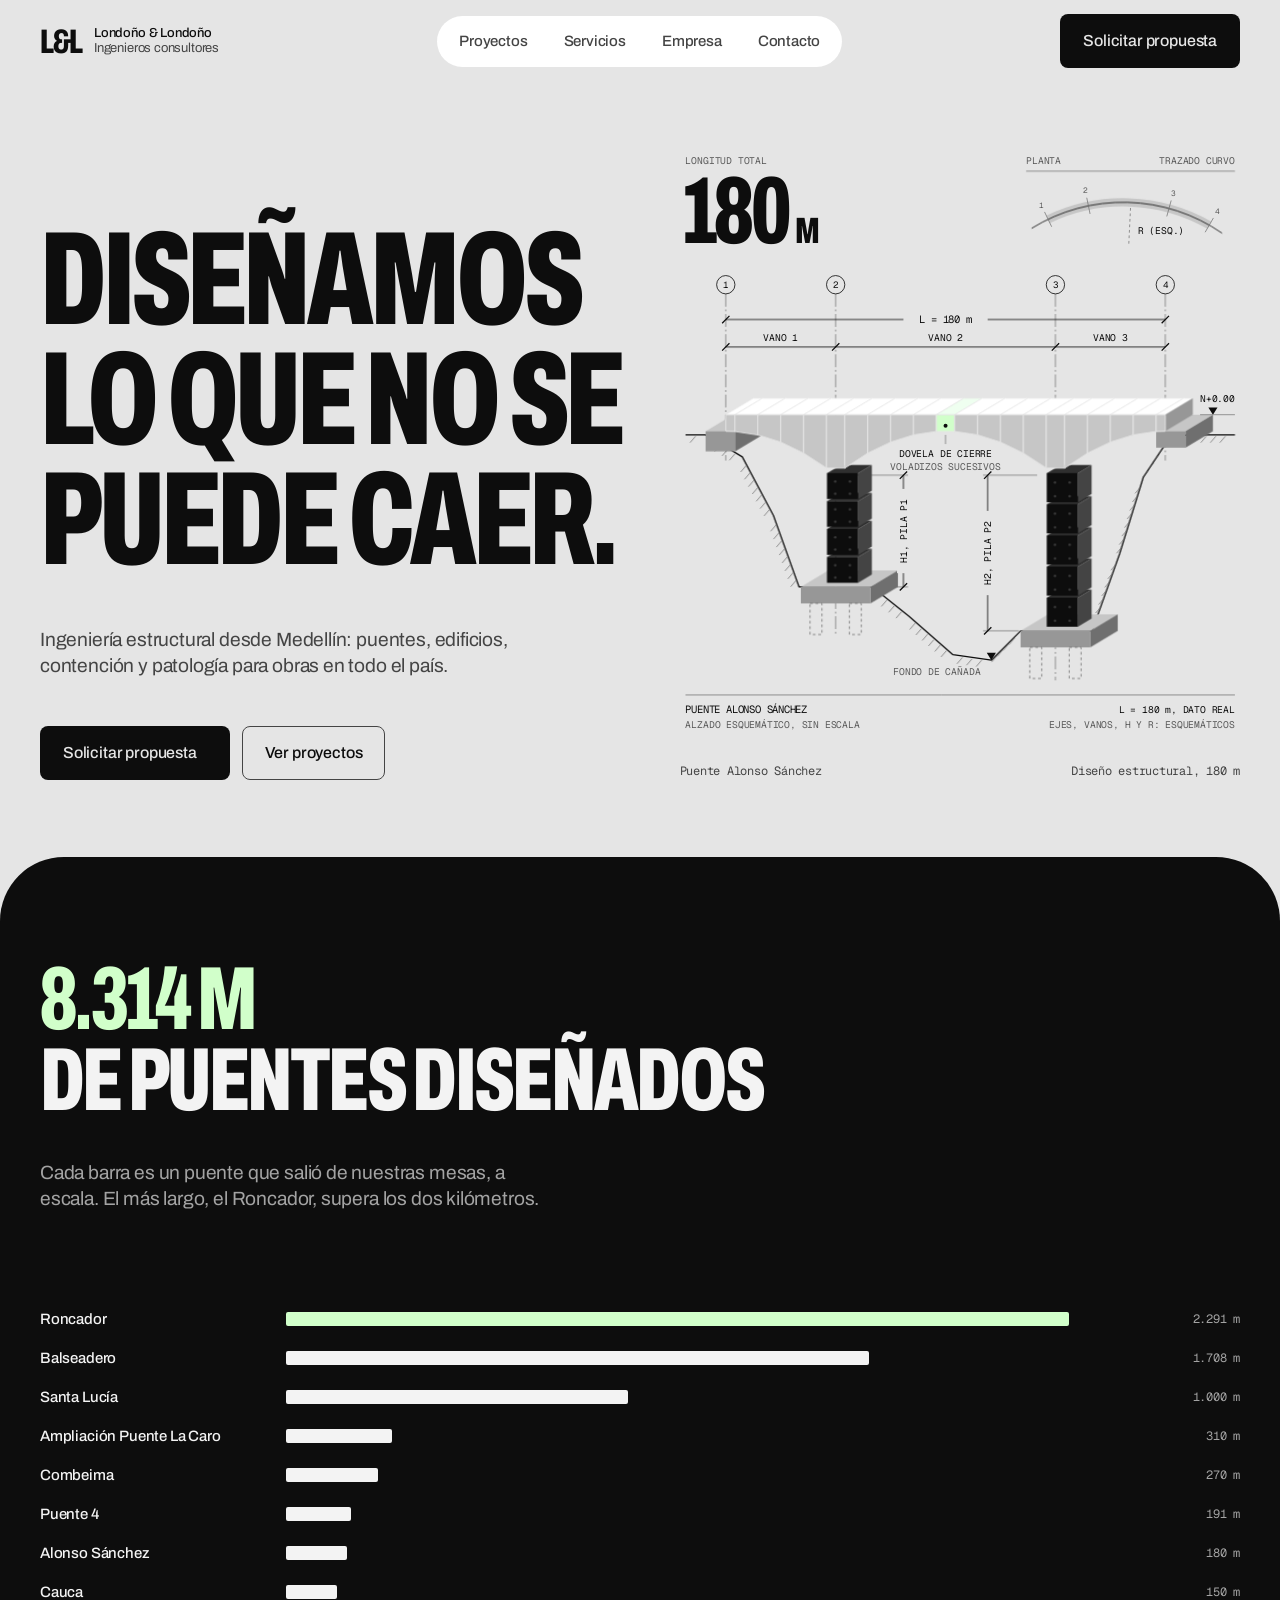
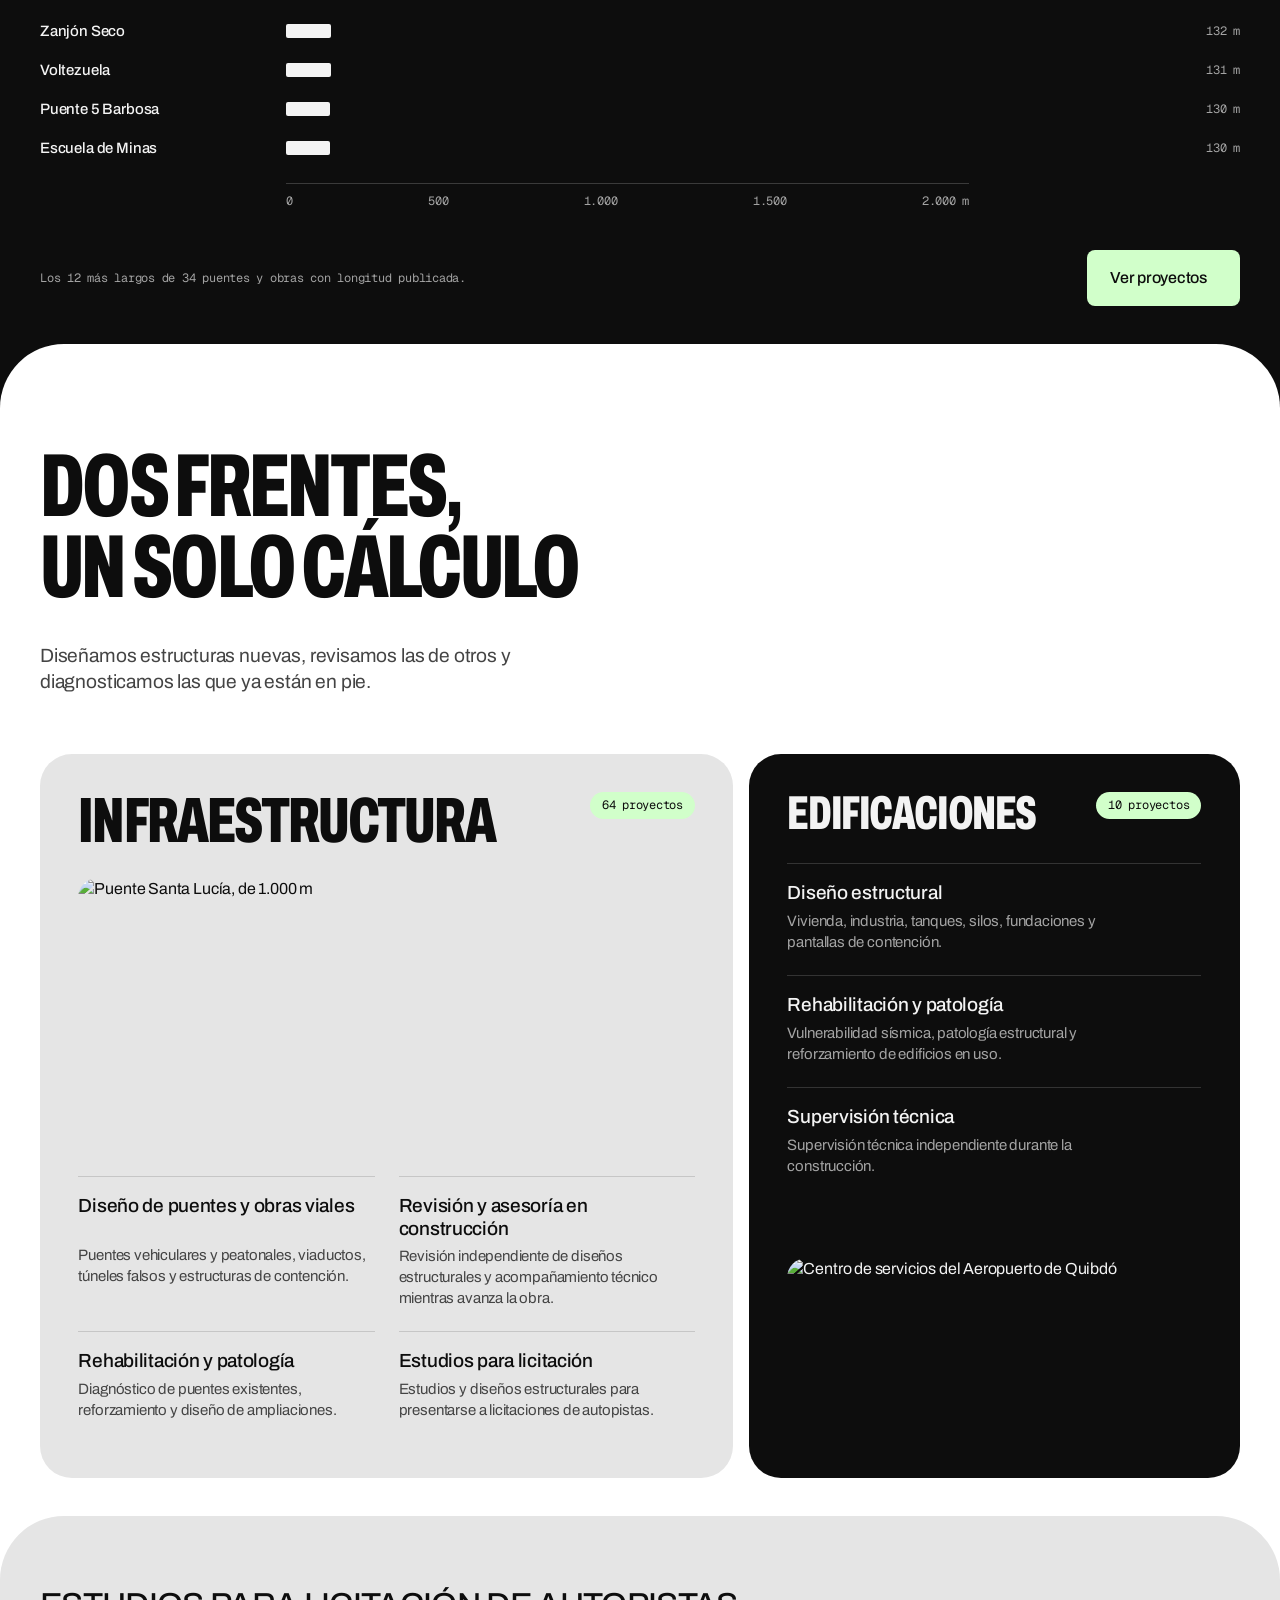
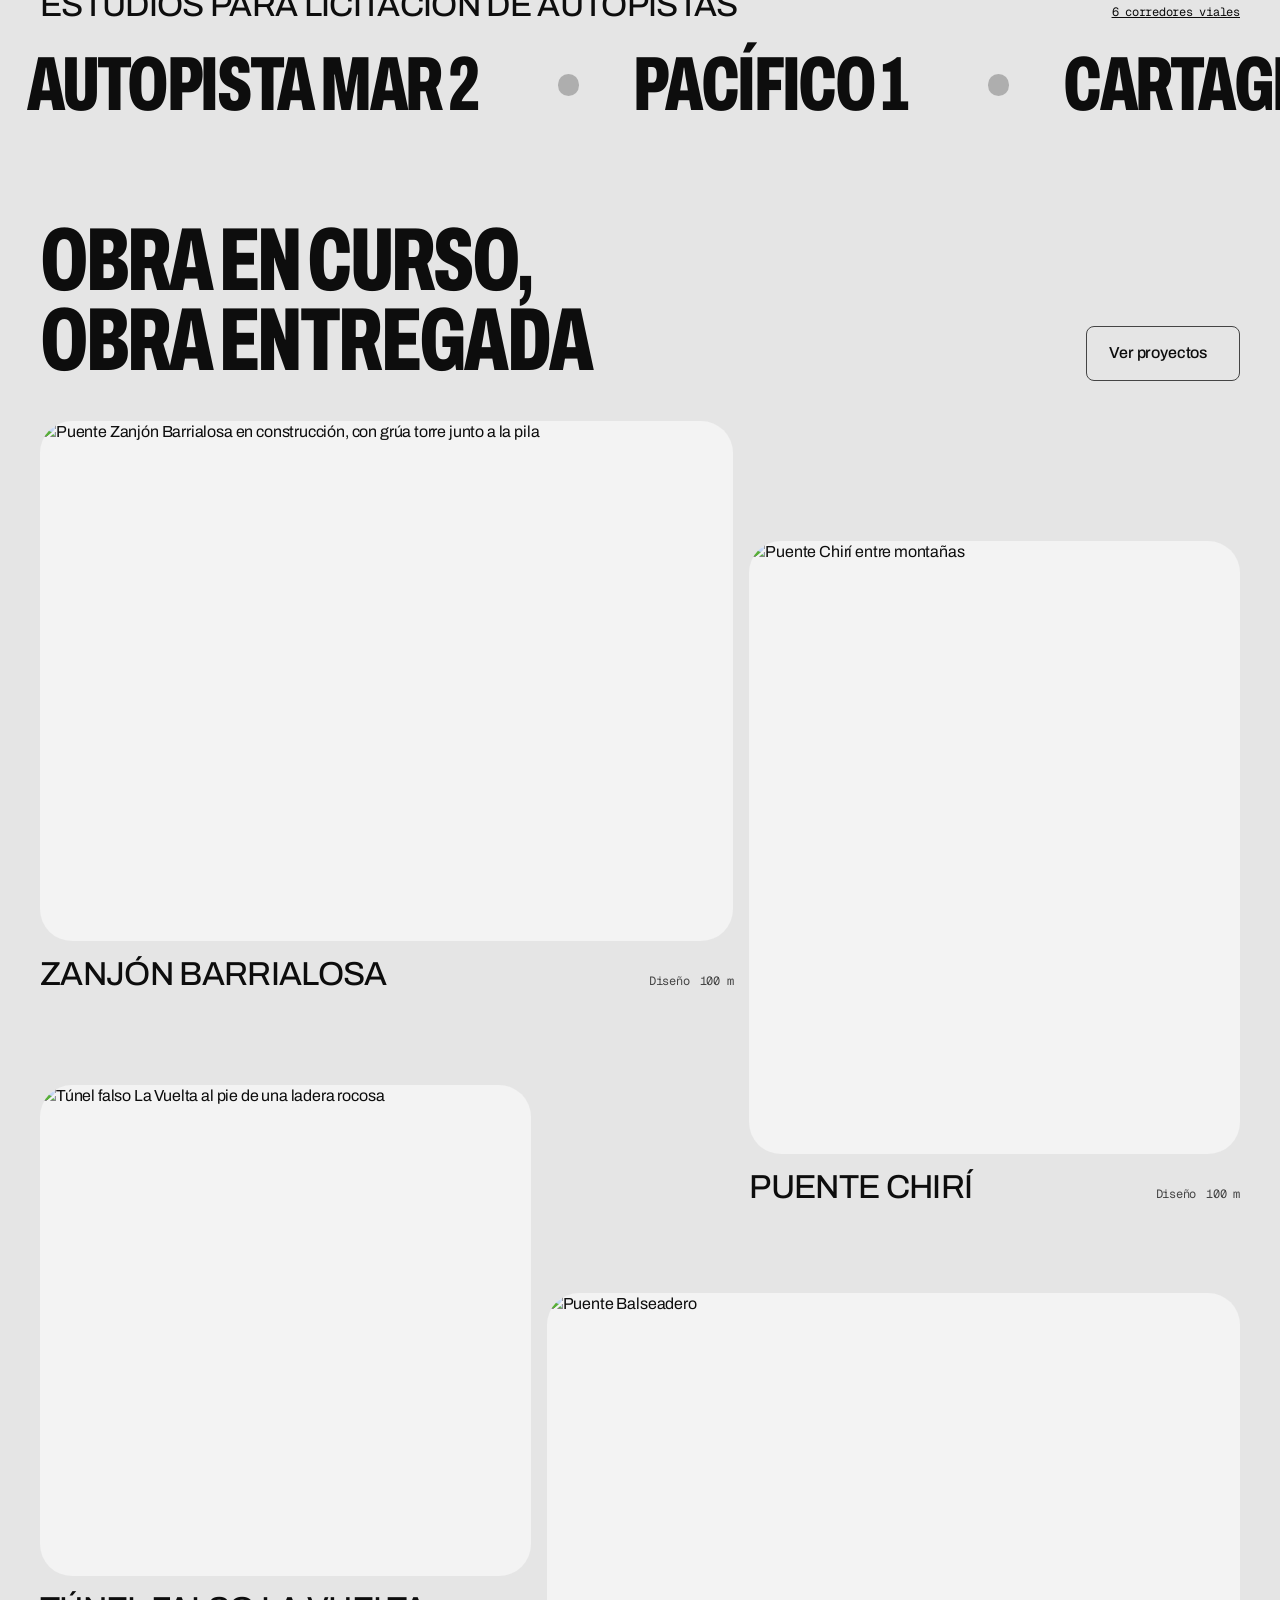
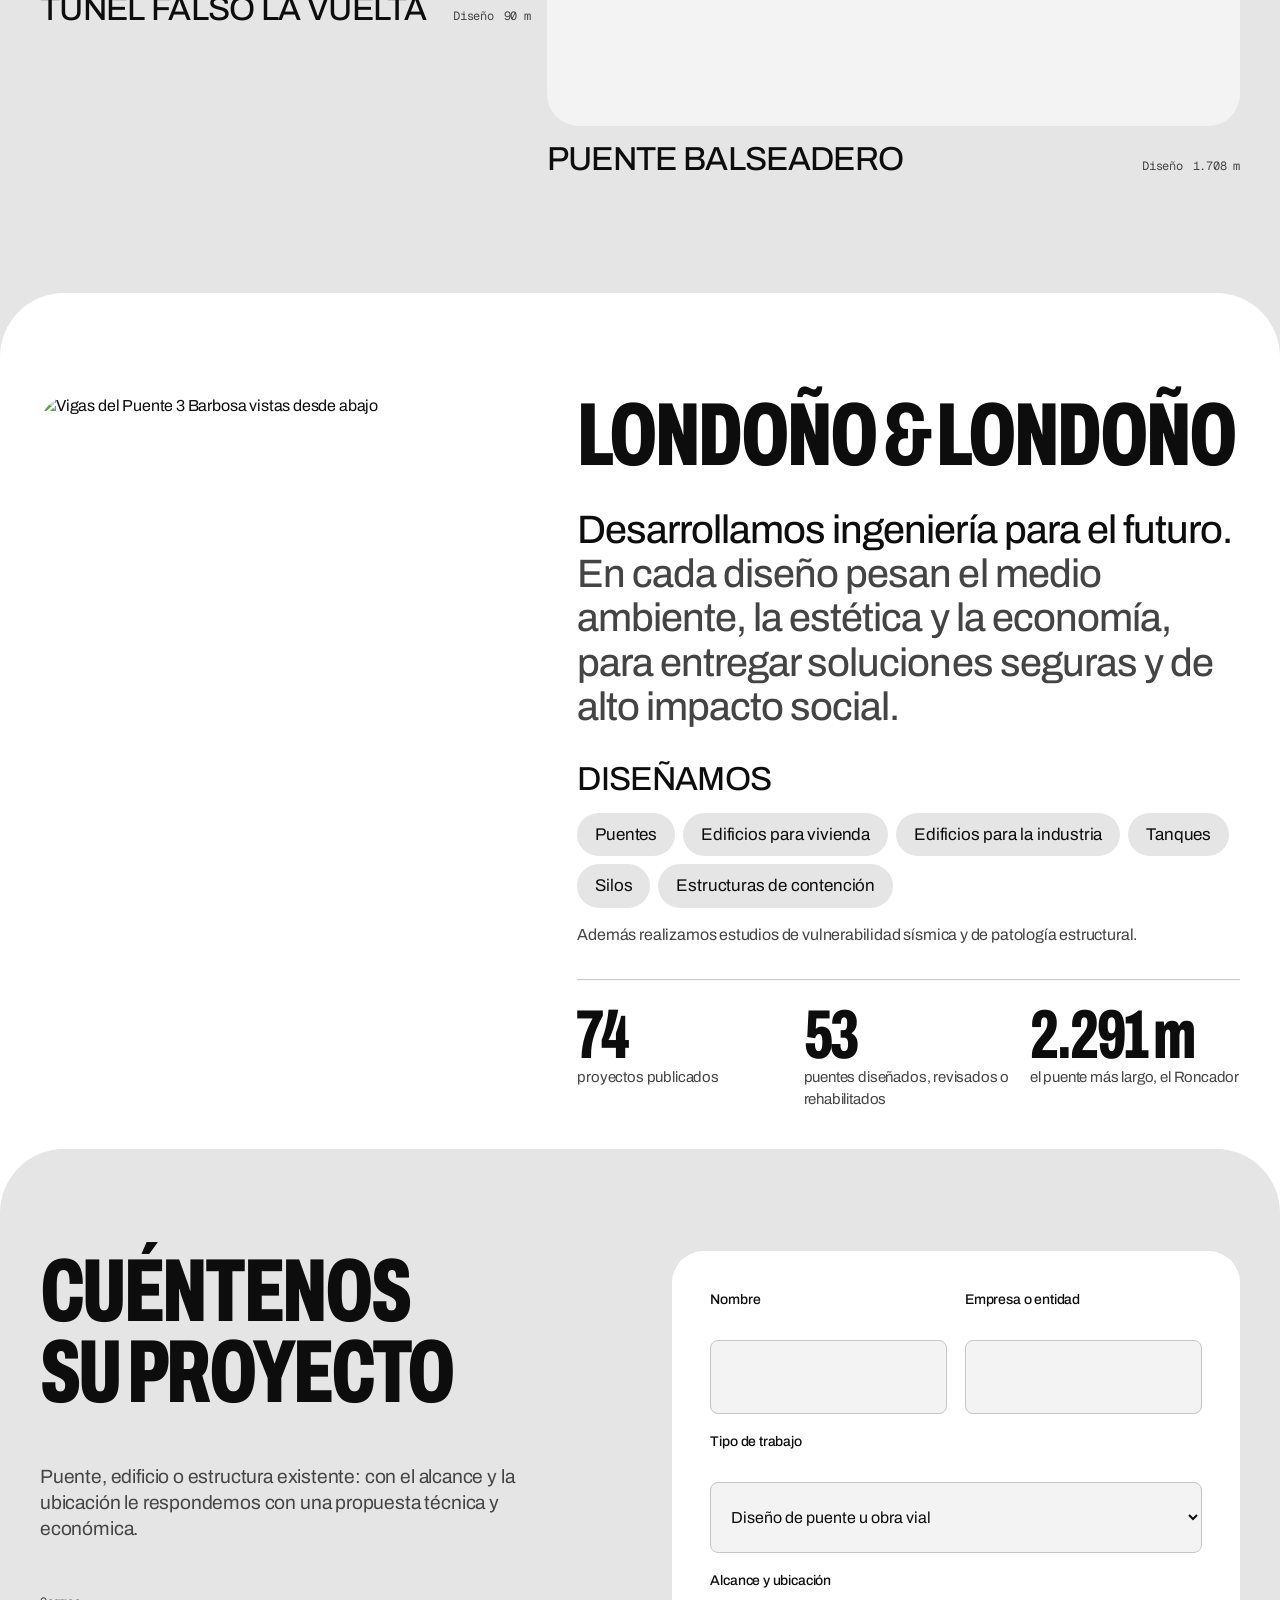
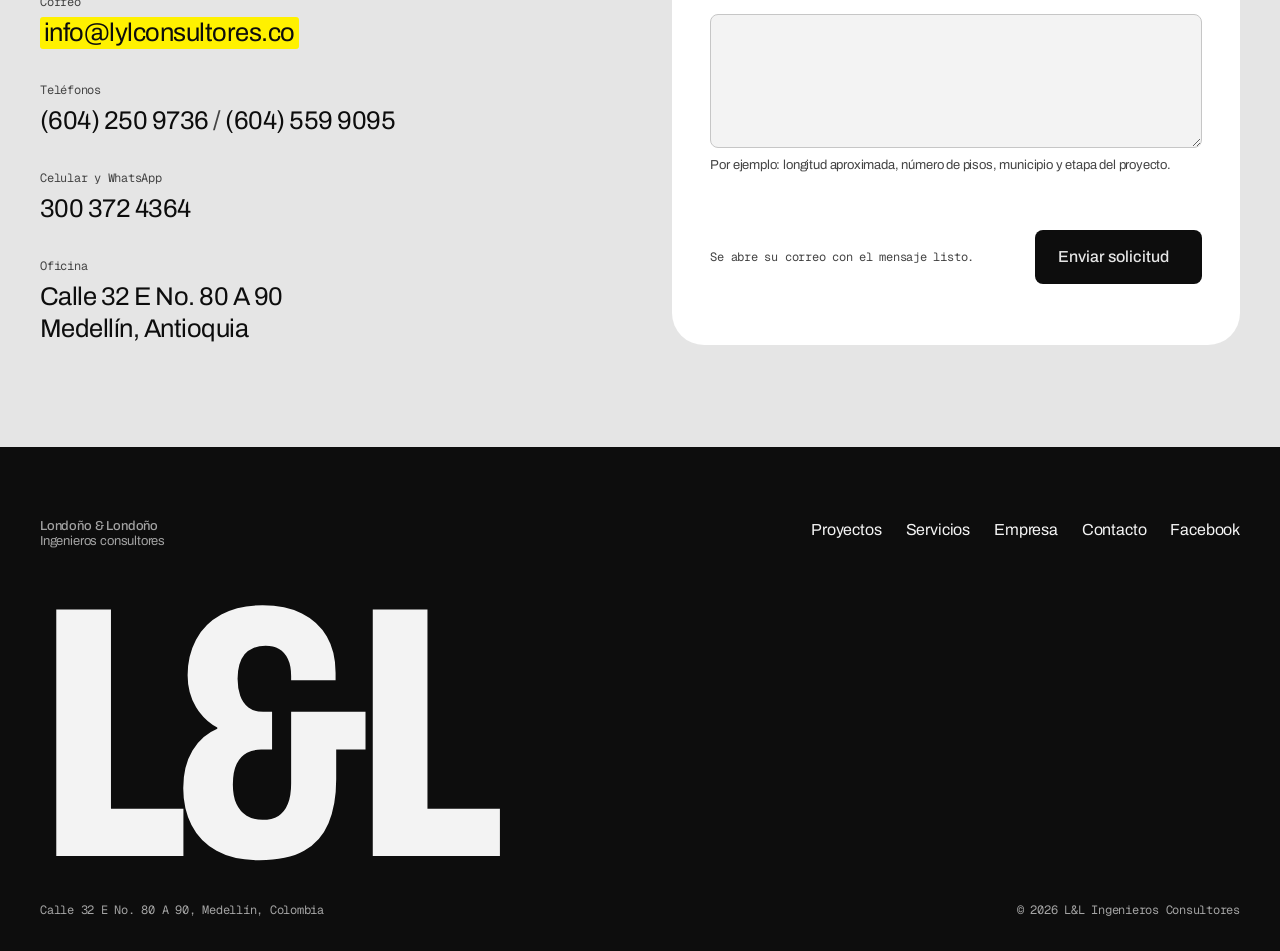
==== commit 2404ad41: "La portada usa el puente en bloques en lugar de la foto El alzado esquemático del Puente Alonso Sánc" ====
--- a/index.html
+++ b/index.html
@@ -14,7 +14,6 @@
   <link rel="preconnect" href="https://fonts.gstatic.com" crossorigin>
   <link href="https://fonts.googleapis.com/css2?family=Archivo:wdth,wght@62..100,400..800&family=Geist+Mono:wght@400&display=swap" rel="stylesheet">
   <link rel="stylesheet" href="https://unpkg.com/@phosphor-icons/web@2.1.1/src/regular/style.css">
-  <link rel="preload" as="image" href="https://www.lylconsultores.co/images/6.AlonsoSanchez.JPG">
   <link rel="stylesheet" href="assets/css/estilos.css">
   <script>document.documentElement.classList.add('js')</script>
 </head>
@@ -48,12 +47,49 @@
           <a class="boton boton-borde" href="proyectos.html">Ver proyectos</a>
         </div>
       </div>
-      <figure class="entra entra-4" style="margin:0">
-        <div class="portada-foto">
-          <img src="https://www.lylconsultores.co/images/6.AlonsoSanchez.JPG" alt="Viaducto curvo del Puente Alonso Sánchez sobre una ladera verde" width="2033" height="1144" fetchpriority="high">
-        </div>
-        <figcaption class="portada-pie mono"><span>Puente Alonso Sánchez</span><span>Diseño estructural, 180 m</span></figcaption>
-      </figure>
+      <div class="entra entra-4">
+          <figure class="pb" id="pb-puente">
+            <div class="pb-escena">
+              <svg class="pb-svg" viewBox="0 0 600 660" data-vb-desk="-6 0 612 660" data-vb-movil="0 134 600 450" preserveAspectRatio="xMidYMid meet" role="img" aria-labelledby="pb-titulo pb-desc">
+    <title id="pb-titulo">Puente Alonso Sánchez, alzado esquemático en bloques</title>
+    <desc id="pb-desc">Un viaducto abstracto de 180 metros armado con bloques: zapatas, dos pilas apiladas y un tablero de dovelas que avanza en voladizos sucesivos hasta cerrarse en el centro, con cotas y ejes de dibujo técnico superpuestos.</desc>
+    <g class="pb-anim" data-a="aparece" data-d="3000"><text class="pb-t pb-t-2" x="0" y="26" text-anchor="start">LONGITUD TOTAL</text><text class="pb-cifra" x="-3" y="112">180<tspan class="pb-cifra-u" dx="6">M</tspan></text></g>
+    <line class="pb-anim pb-ref" data-a="traza" data-d="2700" x1="372" y1="34" x2="600" y2="34"/><g class="pb-anim" data-a="aparece" data-d="2700"><text class="pb-t pb-t-2" x="372" y="26" text-anchor="start">PLANTA</text><text class="pb-t pb-t-2" x="600" y="26" text-anchor="end">TRAZADO CURVO</text></g><path class="pb-anim pb-planta-losa" data-a="traza" data-d="2750" d="M396 86.6A190 190 0 0 1 572 92.9"/><path class="pb-anim pb-planta-eje" data-a="traza" data-d="2850" d="M378 96.4A190 190 0 0 1 586 101.7"/><g class="pb-anim" data-a="aparece" data-d="3100"><line class="pb-ref" x1="399.9" y1="94.7" x2="392.1" y2="78.5"/><text class="pb-t pb-t-chico" x="388.7" y="74.3" text-anchor="middle">1</text><line class="pb-ref" x1="441.8" y1="80.7" x2="438.2" y2="63"/><text class="pb-t pb-t-chico" x="436.6" y="58.2" text-anchor="middle">2</text><line class="pb-ref" x1="525.6" y1="83.4" x2="530.4" y2="66"/><text class="pb-t pb-t-chico" x="532.5" y="61.3" text-anchor="middle">3</text><line class="pb-ref" x1="567.5" y1="100.7" x2="576.5" y2="85.1"/><text class="pb-t pb-t-chico" x="580.4" y="81.1" text-anchor="middle">4</text><line class="pb-ref pb-discontinua" x1="486" y1="74.2" x2="484.1" y2="113.7"/><text class="pb-t " x="494" y="102.2" text-anchor="start">R (ESQ.)</text></g>
+    <polyline class="pb-anim pb-terreno" data-a="traza" data-d="0" points="0,322 22,322 62,346 96,410 124,488 204,488 244,520 292,562 334,568 366,536 444,536 474,452 500,368 528,326 548,322 600,322"/>
+    <path class="pb-anim pb-rayado" data-a="aparece" data-d="350" d="M11 323.5l-6 7M30 328.3l-6 7M38 333.1l-6 7M46 337.9l-6 7M54 342.7l-6 7M66.3 355.5l-6 7M70.5 363.5l-6 7M74.8 371.5l-6 7M79 379.5l-6 7M83.3 387.5l-6 7M87.5 395.5l-6 7M91.8 403.5l-6 7M99.1 420.2l-6 7M102.2 428.8l-6 7M105.3 437.5l-6 7M108.4 446.2l-6 7M111.6 454.8l-6 7M114.7 463.5l-6 7M117.8 472.2l-6 7M120.9 480.8l-6 7M134 489.5l-6 7M144 489.5l-6 7M154 489.5l-6 7M164 489.5l-6 7M174 489.5l-6 7M184 489.5l-6 7M194 489.5l-6 7M212 495.9l-6 7M220 502.3l-6 7M228 508.7l-6 7M236 515.1l-6 7M250.9 527.5l-6 7M257.7 533.5l-6 7M264.6 539.5l-6 7M271.4 545.5l-6 7M278.3 551.5l-6 7M285.1 557.5l-6 7M302.5 565l-6 7M313 566.5l-6 7M323.5 568l-6 7M340.4 563.1l-6 7M346.8 556.7l-6 7M353.2 550.3l-6 7M359.6 543.9l-6 7M375.8 537.5l-6 7M385.5 537.5l-6 7M395.3 537.5l-6 7M405 537.5l-6 7M414.8 537.5l-6 7M424.5 537.5l-6 7M434.3 537.5l-6 7M447.3 528.2l-6 7M450.7 518.8l-6 7M454 509.5l-6 7M457.3 500.2l-6 7M460.7 490.8l-6 7M464 481.5l-6 7M467.3 472.2l-6 7M470.7 462.8l-6 7M476.9 444.2l-6 7M479.8 434.8l-6 7M482.7 425.5l-6 7M485.6 416.2l-6 7M488.4 406.8l-6 7M491.3 397.5l-6 7M494.2 388.2l-6 7M497.1 378.8l-6 7M505.6 361.1l-6 7M511.2 352.7l-6 7M516.8 344.3l-6 7M522.4 335.9l-6 7M538 325.5l-6 7M558.4 323.5l-6 7M568.8 323.5l-6 7M579.2 323.5l-6 7M589.6 323.5l-6 7"/>
+    <line class="pb-anim pb-eje" data-a="eje" data-d="2480" x1="44" y1="168" x2="44" y2="350"/><line class="pb-anim pb-eje" data-a="eje" data-d="2540" x1="164" y1="168" x2="164" y2="542"/><line class="pb-anim pb-eje" data-a="eje" data-d="2600" x1="404" y1="168" x2="404" y2="590"/><line class="pb-anim pb-eje" data-a="eje" data-d="2660" x1="524" y1="168" x2="524" y2="350"/><line class="pb-anim pb-cota" data-a="traza" data-d="2620" x1="44" y1="196" x2="524" y2="196"/><line class="pb-anim pb-cota" data-a="traza" data-d="2720" x1="44" y1="226" x2="524" y2="226"/><line class="pb-anim pb-cota" data-a="traza" data-d="2820" x1="238" y1="366" x2="238" y2="488"/><line class="pb-anim pb-ref" data-a="traza" data-d="2820" x1="243" y1="366" x2="184" y2="366"/><line class="pb-anim pb-ref" data-a="traza" data-d="2820" x1="243" y1="488" x2="204" y2="488"/><line class="pb-anim pb-cota" data-a="traza" data-d="2920" x1="330" y1="366" x2="330" y2="536"/><line class="pb-anim pb-ref" data-a="traza" data-d="2920" x1="325" y1="366" x2="384" y2="366"/><line class="pb-anim pb-ref" data-a="traza" data-d="2920" x1="325" y1="536" x2="364" y2="536"/><line class="pb-anim pb-ref" data-a="traza" data-d="2900" x1="284" y1="322" x2="284" y2="332"/>
+    <g class="pb-anim" data-a="sube" data-d="360"><polygon class="pb-c-medio-top" points="22,318 54,318 84,300 52,300"/><polygon class="pb-c-medio-lado" points="54,318 84,300 84,322 54,340"/><polygon class="pb-c-medio" points="22,318 54,318 54,340 22,340"/></g>
+    <g class="pb-anim" data-a="sube" data-d="420"><polygon class="pb-c-medio-top" points="514,318 546,318 576,300 544,300"/><polygon class="pb-c-medio-lado" points="546,318 576,300 576,318 546,336"/><polygon class="pb-c-medio" points="514,318 546,318 546,336 514,336"/></g>
+    <g class="pb-anim" data-a="sube" data-d="380"><polygon class="pb-c-medio-top" points="126,488 202,488 232,470 156,470"/><polygon class="pb-c-medio-lado" points="202,488 232,470 232,488 202,506"/><polygon class="pb-c-medio" points="126,488 202,488 202,506 126,506"/></g><g class="pb-anim pb-oculta" data-a="aparece" data-d="250"><rect x="136" y="506" width="13" height="34"/><rect x="179" y="506" width="13" height="34"/></g><g class="pb-anim" data-a="cae" data-d="640"><polygon class="pb-c-fuerte-top" points="154.5,455.2 188.5,455.2 203.5,446.2 169.5,446.2"/><polygon class="pb-c-fuerte-lado" points="188.5,455.2 203.5,446.2 203.5,474.5 188.5,483.5"/><polygon class="pb-c-fuerte" points="154.5,455.2 188.5,455.2 188.5,483.5 154.5,483.5"/><g class="pb-c-amarres"><circle cx="163.5" cy="464.4" r="1.4"/><circle cx="179.5" cy="464.4" r="1.4"/><circle cx="163.5" cy="477.8" r="1.4"/><circle cx="179.5" cy="477.8" r="1.4"/></g></g><g class="pb-anim" data-a="cae" data-d="750"><polygon class="pb-c-fuerte-top" points="154.5,424.7 188.5,424.7 203.5,415.7 169.5,415.7"/><polygon class="pb-c-fuerte-lado" points="188.5,424.7 203.5,415.7 203.5,444 188.5,453"/><polygon class="pb-c-fuerte" points="154.5,424.7 188.5,424.7 188.5,453 154.5,453"/><g class="pb-c-amarres"><circle cx="163.5" cy="433.9" r="1.4"/><circle cx="179.5" cy="433.9" r="1.4"/><circle cx="163.5" cy="447.3" r="1.4"/><circle cx="179.5" cy="447.3" r="1.4"/></g></g><g class="pb-anim" data-a="cae" data-d="860"><polygon class="pb-c-fuerte-top" points="154.5,394.2 188.5,394.2 203.5,385.2 169.5,385.2"/><polygon class="pb-c-fuerte-lado" points="188.5,394.2 203.5,385.2 203.5,413.5 188.5,422.5"/><polygon class="pb-c-fuerte" points="154.5,394.2 188.5,394.2 188.5,422.5 154.5,422.5"/><g class="pb-c-amarres"><circle cx="163.5" cy="403.3" r="1.4"/><circle cx="179.5" cy="403.3" r="1.4"/><circle cx="163.5" cy="416.8" r="1.4"/><circle cx="179.5" cy="416.8" r="1.4"/></g></g><g class="pb-anim" data-a="cae" data-d="970"><polygon class="pb-c-fuerte-top" points="154.5,363.7 188.5,363.7 203.5,354.7 169.5,354.7"/><polygon class="pb-c-fuerte-lado" points="188.5,363.7 203.5,354.7 203.5,383 188.5,392"/><polygon class="pb-c-fuerte" points="154.5,363.7 188.5,363.7 188.5,392 154.5,392"/><g class="pb-c-amarres"><circle cx="163.5" cy="372.8" r="1.4"/><circle cx="179.5" cy="372.8" r="1.4"/><circle cx="163.5" cy="386.3" r="1.4"/><circle cx="179.5" cy="386.3" r="1.4"/></g></g>
+    <g class="pb-anim" data-a="sube" data-d="450"><polygon class="pb-c-medio-top" points="366,536 442,536 472,518 396,518"/><polygon class="pb-c-medio-lado" points="442,536 472,518 472,536 442,554"/><polygon class="pb-c-medio" points="366,536 442,536 442,554 366,554"/></g><g class="pb-anim pb-oculta" data-a="aparece" data-d="250"><rect x="376" y="554" width="13" height="34"/><rect x="419" y="554" width="13" height="34"/></g><g class="pb-anim" data-a="cae" data-d="640"><polygon class="pb-c-fuerte-top" points="394.5,499.7 428.5,499.7 443.5,490.7 409.5,490.7"/><polygon class="pb-c-fuerte-lado" points="428.5,499.7 443.5,490.7 443.5,522.5 428.5,531.5"/><polygon class="pb-c-fuerte" points="394.5,499.7 428.5,499.7 428.5,531.5 394.5,531.5"/><g class="pb-c-amarres"><circle cx="403.5" cy="509.9" r="1.4"/><circle cx="419.5" cy="509.9" r="1.4"/><circle cx="403.5" cy="524.9" r="1.4"/><circle cx="419.5" cy="524.9" r="1.4"/></g></g><g class="pb-anim" data-a="cae" data-d="750"><polygon class="pb-c-fuerte-top" points="394.5,465.7 428.5,465.7 443.5,456.7 409.5,456.7"/><polygon class="pb-c-fuerte-lado" points="428.5,465.7 443.5,456.7 443.5,488.5 428.5,497.5"/><polygon class="pb-c-fuerte" points="394.5,465.7 428.5,465.7 428.5,497.5 394.5,497.5"/><g class="pb-c-amarres"><circle cx="403.5" cy="475.9" r="1.4"/><circle cx="419.5" cy="475.9" r="1.4"/><circle cx="403.5" cy="490.9" r="1.4"/><circle cx="419.5" cy="490.9" r="1.4"/></g></g><g class="pb-anim" data-a="cae" data-d="860"><polygon class="pb-c-fuerte-top" points="394.5,431.7 428.5,431.7 443.5,422.7 409.5,422.7"/><polygon class="pb-c-fuerte-lado" points="428.5,431.7 443.5,422.7 443.5,454.5 428.5,463.5"/><polygon class="pb-c-fuerte" points="394.5,431.7 428.5,431.7 428.5,463.5 394.5,463.5"/><g class="pb-c-amarres"><circle cx="403.5" cy="441.9" r="1.4"/><circle cx="419.5" cy="441.9" r="1.4"/><circle cx="403.5" cy="456.9" r="1.4"/><circle cx="419.5" cy="456.9" r="1.4"/></g></g><g class="pb-anim" data-a="cae" data-d="970"><polygon class="pb-c-fuerte-top" points="394.5,397.7 428.5,397.7 443.5,388.7 409.5,388.7"/><polygon class="pb-c-fuerte-lado" points="428.5,397.7 443.5,388.7 443.5,420.5 428.5,429.5"/><polygon class="pb-c-fuerte" points="394.5,397.7 428.5,397.7 428.5,429.5 394.5,429.5"/><g class="pb-c-amarres"><circle cx="403.5" cy="407.9" r="1.4"/><circle cx="419.5" cy="407.9" r="1.4"/><circle cx="403.5" cy="422.9" r="1.4"/><circle cx="419.5" cy="422.9" r="1.4"/></g></g><g class="pb-anim" data-a="cae" data-d="1080"><polygon class="pb-c-fuerte-top" points="394.5,363.7 428.5,363.7 443.5,354.7 409.5,354.7"/><polygon class="pb-c-fuerte-lado" points="428.5,363.7 443.5,354.7 443.5,386.5 428.5,395.5"/><polygon class="pb-c-fuerte" points="394.5,363.7 428.5,363.7 428.5,395.5 394.5,395.5"/><g class="pb-c-amarres"><circle cx="403.5" cy="373.9" r="1.4"/><circle cx="419.5" cy="373.9" r="1.4"/><circle cx="403.5" cy="388.9" r="1.4"/><circle cx="419.5" cy="388.9" r="1.4"/></g></g>
+    <g class="pb-anim" data-a="aparece" data-d="2260"><polygon class="pb-c-tablero-top" points="44,300 54,300 84,282 74,282"/><polygon class="pb-c-tablero" points="44,300 54,300 54,318.3 44,318"/></g>
+    <g class="pb-anim" data-a="izq" data-d="2020"><polygon class="pb-c-tablero-top" points="54,300 79,300 109,282 84,282"/><polygon class="pb-c-tablero" points="54,300 79,300 79,322.1 54,318.3"/></g>
+    <g class="pb-anim" data-a="izq" data-d="1860"><polygon class="pb-c-tablero-top" points="79,300 104,300 134,282 109,282"/><polygon class="pb-c-tablero" points="79,300 104,300 104,330 79,322.1"/></g>
+    <g class="pb-anim" data-a="izq" data-d="1700"><polygon class="pb-c-tablero-top" points="104,300 129,300 159,282 134,282"/><polygon class="pb-c-tablero" points="104,300 129,300 129,342.1 104,330"/></g>
+    <g class="pb-anim" data-a="izq" data-d="1540"><polygon class="pb-c-tablero-top" points="129,300 154,300 184,282 159,282"/><polygon class="pb-c-tablero" points="129,300 154,300 154,358.3 129,342.1"/></g>
+    <g class="pb-anim" data-a="cae" data-d="1400"><polygon class="pb-c-tablero-top" points="154,300 174,300 204,282 184,282"/><polygon class="pb-c-tablero" points="154,300 174,300 174,358.3 154,358.3"/></g>
+    <g class="pb-anim" data-a="der" data-d="1540"><polygon class="pb-c-tablero-top" points="174,300 199,300 229,282 204,282"/><polygon class="pb-c-tablero" points="174,300 199,300 199,342.1 174,358.3"/></g>
+    <g class="pb-anim" data-a="der" data-d="1700"><polygon class="pb-c-tablero-top" points="199,300 224,300 254,282 229,282"/><polygon class="pb-c-tablero" points="199,300 224,300 224,330 199,342.1"/></g>
+    <g class="pb-anim" data-a="der" data-d="1860"><polygon class="pb-c-tablero-top" points="224,300 249,300 279,282 254,282"/><polygon class="pb-c-tablero" points="224,300 249,300 249,322.1 224,330"/></g>
+    <g class="pb-anim" data-a="der" data-d="2020"><polygon class="pb-c-tablero-top" points="249,300 274,300 304,282 279,282"/><polygon class="pb-c-tablero" points="249,300 274,300 274,318.3 249,322.1"/></g>
+    <g class="pb-anim" data-a="llave" data-d="2300"><polygon class="pb-c-menta-top" points="274,300 294,300 324,282 304,282"/><polygon class="pb-c-menta" points="274,300 294,300 294,318.3 274,318.3"/></g>
+    <g class="pb-anim" data-a="izq" data-d="2020"><polygon class="pb-c-tablero-top" points="294,300 319,300 349,282 324,282"/><polygon class="pb-c-tablero" points="294,300 319,300 319,322.1 294,318.3"/></g>
+    <g class="pb-anim" data-a="izq" data-d="1860"><polygon class="pb-c-tablero-top" points="319,300 344,300 374,282 349,282"/><polygon class="pb-c-tablero" points="319,300 344,300 344,330 319,322.1"/></g>
+    <g class="pb-anim" data-a="izq" data-d="1700"><polygon class="pb-c-tablero-top" points="344,300 369,300 399,282 374,282"/><polygon class="pb-c-tablero" points="344,300 369,300 369,342.1 344,330"/></g>
+    <g class="pb-anim" data-a="izq" data-d="1540"><polygon class="pb-c-tablero-top" points="369,300 394,300 424,282 399,282"/><polygon class="pb-c-tablero" points="369,300 394,300 394,358.3 369,342.1"/></g>
+    <g class="pb-anim" data-a="cae" data-d="1400"><polygon class="pb-c-tablero-top" points="394,300 414,300 444,282 424,282"/><polygon class="pb-c-tablero" points="394,300 414,300 414,358.3 394,358.3"/></g>
+    <g class="pb-anim" data-a="der" data-d="1540"><polygon class="pb-c-tablero-top" points="414,300 439,300 469,282 444,282"/><polygon class="pb-c-tablero" points="414,300 439,300 439,342.1 414,358.3"/></g>
+    <g class="pb-anim" data-a="der" data-d="1700"><polygon class="pb-c-tablero-top" points="439,300 464,300 494,282 469,282"/><polygon class="pb-c-tablero" points="439,300 464,300 464,330 439,342.1"/></g>
+    <g class="pb-anim" data-a="der" data-d="1860"><polygon class="pb-c-tablero-top" points="464,300 489,300 519,282 494,282"/><polygon class="pb-c-tablero" points="464,300 489,300 489,322.1 464,330"/></g>
+    <g class="pb-anim" data-a="der" data-d="2020"><polygon class="pb-c-tablero-top" points="489,300 514,300 544,282 519,282"/><polygon class="pb-c-tablero" points="489,300 514,300 514,318.3 489,322.1"/></g>
+    <g class="pb-anim" data-a="aparece" data-d="2260"><polygon class="pb-c-tablero-top" points="514,300 524,300 554,282 544,282"/><polygon class="pb-c-tablero-lado" points="524,300 554,282 554,300 524,318"/><polygon class="pb-c-tablero" points="514,300 524,300 524,318 514,318.3"/></g>
+    <g class="pb-anim" data-a="aparece" data-d="2560"><circle class="pb-burbuja" cx="44" cy="158" r="10"/><text class="pb-t pb-t-num" x="44" y="161.6" text-anchor="middle">1</text></g><g class="pb-anim" data-a="aparece" data-d="2630"><circle class="pb-burbuja" cx="164" cy="158" r="10"/><text class="pb-t pb-t-num" x="164" y="161.6" text-anchor="middle">2</text></g><g class="pb-anim" data-a="aparece" data-d="2700"><circle class="pb-burbuja" cx="404" cy="158" r="10"/><text class="pb-t pb-t-num" x="404" y="161.6" text-anchor="middle">3</text></g><g class="pb-anim" data-a="aparece" data-d="2770"><circle class="pb-burbuja" cx="524" cy="158" r="10"/><text class="pb-t pb-t-num" x="524" y="161.6" text-anchor="middle">4</text></g><g class="pb-anim" data-a="aparece" data-d="2950"><path class="pb-tick" d="M40 200L48 192"/><path class="pb-tick" d="M520 200L528 192"/><rect class="pb-fondo-txt" x="238" y="187" width="92" height="18"/><text class="pb-t pb-t-fuerte" x="284" y="200" text-anchor="middle">L = 180 m</text></g><g class="pb-anim" data-a="aparece" data-d="3050"><path class="pb-tick" d="M40 230L48 222"/><path class="pb-tick" d="M160 230L168 222"/><path class="pb-tick" d="M400 230L408 222"/><path class="pb-tick" d="M520 230L528 222"/><text class="pb-t " x="104" y="219" text-anchor="middle">VANO 1</text><text class="pb-t " x="284" y="219" text-anchor="middle">VANO 2</text><text class="pb-t " x="464" y="219" text-anchor="middle">VANO 3</text></g><g class="pb-anim" data-a="aparece" data-d="3150"><path class="pb-tick" d="M234 370L242 362"/><path class="pb-tick" d="M234 492L242 484"/><rect class="pb-fondo-txt" x="231" y="381" width="16" height="92"/><text class="pb-t" transform="translate(242 427) rotate(-90)" text-anchor="middle">H1, PILA P1</text></g><g class="pb-anim" data-a="aparece" data-d="3250"><path class="pb-tick" d="M326 370L334 362"/><path class="pb-tick" d="M326 540L334 532"/><rect class="pb-fondo-txt" x="323" y="405" width="16" height="92"/><text class="pb-t" transform="translate(334 451) rotate(-90)" text-anchor="middle">H2, PILA P2</text></g><g class="pb-anim" data-a="aparece" data-d="3200"><path class="pb-nivel" d="M576 300l-5 -8h10z"/><line class="pb-ref" x1="562" y1="300" x2="600" y2="300"/><text class="pb-t " x="600" y="286" text-anchor="end">N+0.00</text></g><g class="pb-anim" data-a="aparece" data-d="3300"><path class="pb-nivel" d="M334 568l-5 -8h10z"/><text class="pb-t pb-t-2 pb-movil-oculto" x="322" y="584" text-anchor="end">FONDO DE CAÑADA</text></g><g class="pb-anim" data-a="aparece" data-d="3250"><circle class="pb-punto" cx="284" cy="312" r="2.2"/><text class="pb-t pb-t-dovela" x="284" y="346" text-anchor="middle">DOVELA DE CIERRE</text><text class="pb-t pb-t-2 pb-movil-oculto" x="284" y="360" text-anchor="middle">VOLADIZOS SUCESIVOS</text></g>
+    <g class="pb-anim pb-cajetin" data-a="aparece" data-d="3350"><line class="pb-ref" x1="0" y1="606" x2="600" y2="606"/><text class="pb-t pb-t-fuerte" x="0" y="626" text-anchor="start">PUENTE ALONSO SÁNCHEZ</text><text class="pb-t pb-t-2" x="0" y="642" text-anchor="start">ALZADO ESQUEMÁTICO, SIN ESCALA</text><text class="pb-t " x="600" y="626" text-anchor="end">L = 180 m, DATO REAL</text><text class="pb-t pb-t-2" x="600" y="642" text-anchor="end">EJES, VANOS, H Y R: ESQUEMÁTICOS</text></g>
+  </svg>
+            </div>
+            <figcaption class="portada-pie mono"><span>Puente Alonso Sánchez</span><span>Diseño estructural, 180 m</span></figcaption>
+          </figure>
+      </div>
     </div>
   </section>
 
@@ -265,5 +301,6 @@
 
 <script src="assets/js/proyectos.js"></script>
 <script src="assets/js/sitio.js"></script>
+<script src="assets/js/puente.js"></script>
 </body>
 </html>
--- a/assets/css/estilos.css
+++ b/assets/css/estilos.css
@@ -455,3 +455,86 @@
    y se parten por sílabas si una tipografía de respaldo llega más ancha */
 .linea { container-type: inline-size; }
 .linea .titulo-l { font-size: clamp(34px, 11.5cqi, 64px); hyphens: auto; overflow-wrap: break-word; min-width: 0; }
+
+
+/* ===== Puente en bloques (pb-) ===== */
+.pb {
+  --pb-lienzo: #e5e5e5;
+  --pb-fuerte: #0d0d0d; --pb-fuerte-lado: #444444; --pb-fuerte-top: #2f2f2f; --pb-amarre: #3a3a3a;
+  --pb-tablero: #c6c6c6; --pb-tablero-top: #ffffff; --pb-tablero-lado: #979797;
+  --pb-medio: #979797; --pb-medio-top: #c6c6c6; --pb-medio-lado: #6f6f6f;
+  --pb-menta: #d1ffca; --pb-menta-top: #effff0; --pb-menta-lado: #a6e59c;
+  --pb-linea: #0d0d0d; --pb-linea-2: #6f6f6f; --pb-texto-2: #5a5a5a;
+  --pb-via: #fff100;
+  --pb-curva: cubic-bezier(.16, 1, .3, 1);
+  margin: 0; color: var(--pb-linea);
+}
+@media (prefers-color-scheme: dark) {
+  :root:not([data-theme="light"]) .pb {
+    --pb-lienzo: #121212;
+    --pb-fuerte: #ededed; --pb-fuerte-lado: #979797; --pb-amarre: #c6c6c6;
+    --pb-tablero: #444444; --pb-tablero-top: #c6c6c6; --pb-tablero-lado: #2f2f2f;
+    --pb-medio: #2f2f2f; --pb-medio-top: #444444; --pb-medio-lado: #1e1e1e;
+    --pb-menta-top: #8fd184;
+    --pb-linea: #ededed; --pb-linea-2: #8a8a8a; --pb-texto-2: #a3a3a3;
+  }
+}
+:root[data-theme="dark"] .pb {
+  --pb-lienzo: #121212;
+  --pb-fuerte: #ededed; --pb-fuerte-lado: #979797; --pb-amarre: #c6c6c6;
+  --pb-tablero: #444444; --pb-tablero-top: #c6c6c6; --pb-tablero-lado: #2f2f2f;
+  --pb-medio: #2f2f2f; --pb-medio-top: #444444; --pb-medio-lado: #1e1e1e;
+  --pb-menta-top: #8fd184;
+  --pb-linea: #ededed; --pb-linea-2: #8a8a8a; --pb-texto-2: #a3a3a3;
+}
+.pb-escena { position: relative; aspect-ratio: 4 / 4.4; }
+.pb-svg { position: absolute; inset: 0; width: 100%; height: 100%; display: block; overflow: hidden; }
+.pb-c-fuerte { fill: var(--pb-fuerte); } .pb-c-fuerte-lado { fill: var(--pb-fuerte-lado); }
+.pb-c-amarres { fill: var(--pb-amarre); }
+.pb-c-tablero { fill: var(--pb-tablero); stroke: var(--pb-lienzo); stroke-width: 1; stroke-linejoin: round; }
+.pb-c-tablero-top { fill: var(--pb-tablero-top); stroke: var(--pb-lienzo); stroke-width: .6; }
+.pb-c-tablero-lado { fill: var(--pb-tablero-lado); }
+.pb-c-fuerte-top { fill: var(--pb-fuerte-top); }
+.pb-c-menta-lado { fill: var(--pb-menta-lado); }
+.pb-c-menta { fill: var(--pb-menta); stroke: var(--pb-lienzo); stroke-width: 1; }
+.pb-c-menta-top { fill: var(--pb-menta-top); stroke: var(--pb-lienzo); stroke-width: .6; }
+.pb-c-medio { fill: var(--pb-medio); } .pb-c-medio-top { fill: var(--pb-medio-top); } .pb-c-medio-lado { fill: var(--pb-medio-lado); }
+.pb-terreno { fill: none; stroke: var(--pb-linea); stroke-width: 1.4; stroke-linejoin: round; }
+.pb-rayado { fill: none; stroke: var(--pb-linea-2); stroke-width: .8; }
+.pb-oculta rect { fill: none; stroke: var(--pb-linea-2); stroke-width: .9; stroke-dasharray: 3 3; }
+.pb-eje { stroke: var(--pb-linea-2); stroke-width: .8; stroke-dasharray: 14 3 2 3; }
+.pb-cota { stroke: var(--pb-linea); stroke-width: .9; }
+.pb-ref { stroke: var(--pb-linea-2); stroke-width: .8; fill: none; }
+.pb-discontinua { stroke-dasharray: 3 3; }
+.pb-tick { stroke: var(--pb-linea); stroke-width: 1.4; fill: none; }
+.pb-burbuja { fill: var(--pb-lienzo); stroke: var(--pb-linea); stroke-width: .9; }
+.pb-nivel { fill: var(--pb-linea); }
+.pb-punto { fill: var(--pb-linea); }
+.pb-fondo-txt { fill: var(--pb-lienzo); }
+.pb-linea-via { stroke: var(--pb-via); stroke-width: 1; stroke-dasharray: 4 5; }
+.pb-planta-losa { fill: none; stroke: var(--pb-medio-top); stroke-width: 9; }
+.pb-planta-eje { fill: none; stroke: var(--pb-linea); stroke-width: .9; stroke-dasharray: 14 3 2 3; }
+.pb-t { font-family: 'Geist Mono', ui-monospace, SFMono-Regular, Consolas, monospace; font-size: 10.5px; letter-spacing: -0.02em; fill: var(--pb-linea); }
+.pb-t-2 { fill: var(--pb-texto-2); }
+.pb-t-fuerte { font-size: 11.5px; }
+.pb-t-num { font-size: 10px; }
+.pb-t-chico { font-size: 8.5px; fill: var(--pb-texto-2); }
+.pb-cifra {
+  font-family: 'Archivo', 'Arial Narrow', sans-serif; font-weight: 800;
+  font-stretch: 62%; font-variation-settings: 'wdth' 62;
+  font-size: 104px; letter-spacing: -0.03em; fill: var(--pb-linea);
+}
+.pb-cifra-u { font-size: 40px; }
+.pb-espera .pb-anim { opacity: 0; }
+.pb-anim { transform-box: fill-box; }
+.pb-anim[data-a="sube"] { transform-origin: 50% 100%; }
+.pb-anim[data-a="eje"] { transform-origin: 50% 0%; }
+@media (max-width: 860px) {
+  .pb-escena { aspect-ratio: 4 / 3; }
+  .pb-t { font-size: 13.5px; }
+  .pb-t-fuerte { font-size: 15px; }
+  .pb-t-num { font-size: 13px; }
+  .pb-burbuja { r: 13px; }
+  .pb-movil-oculto { display: none; }
+  .pb-t-dovela { font-size: 12px; }
+}
